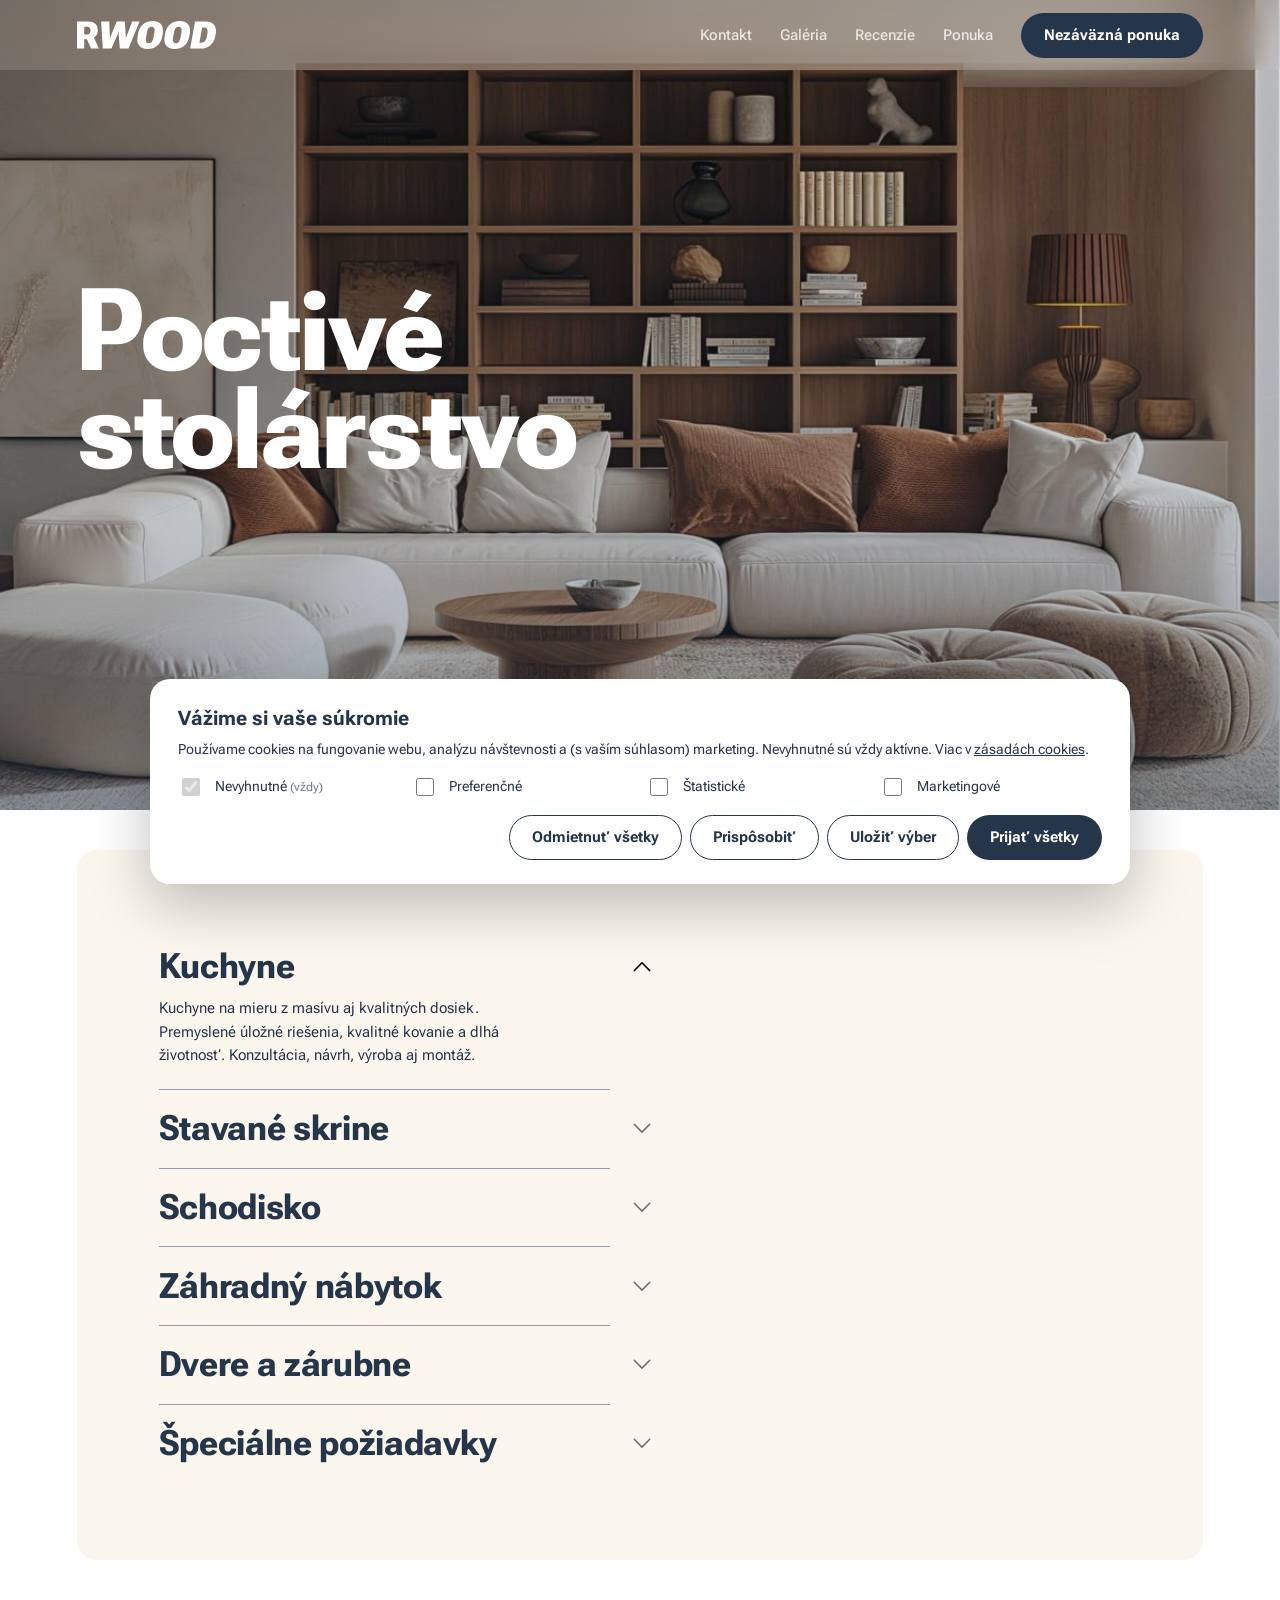
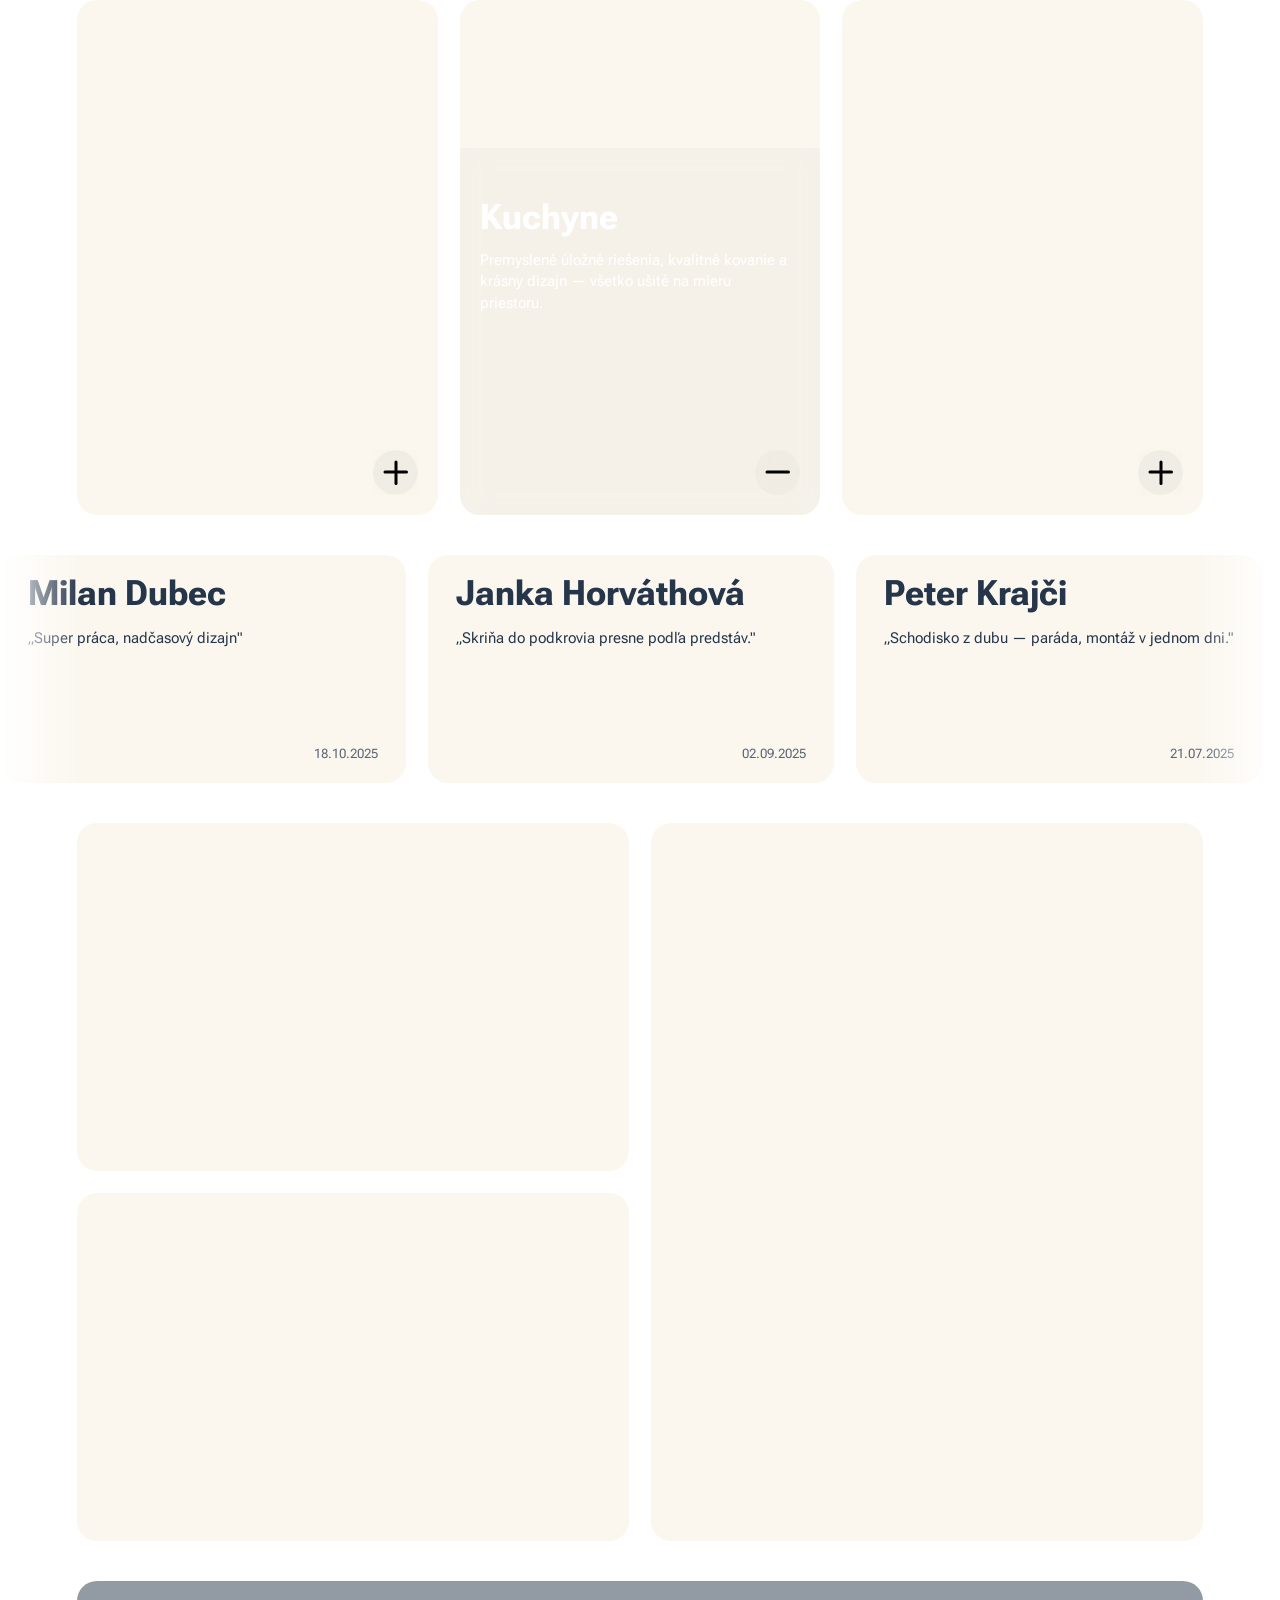
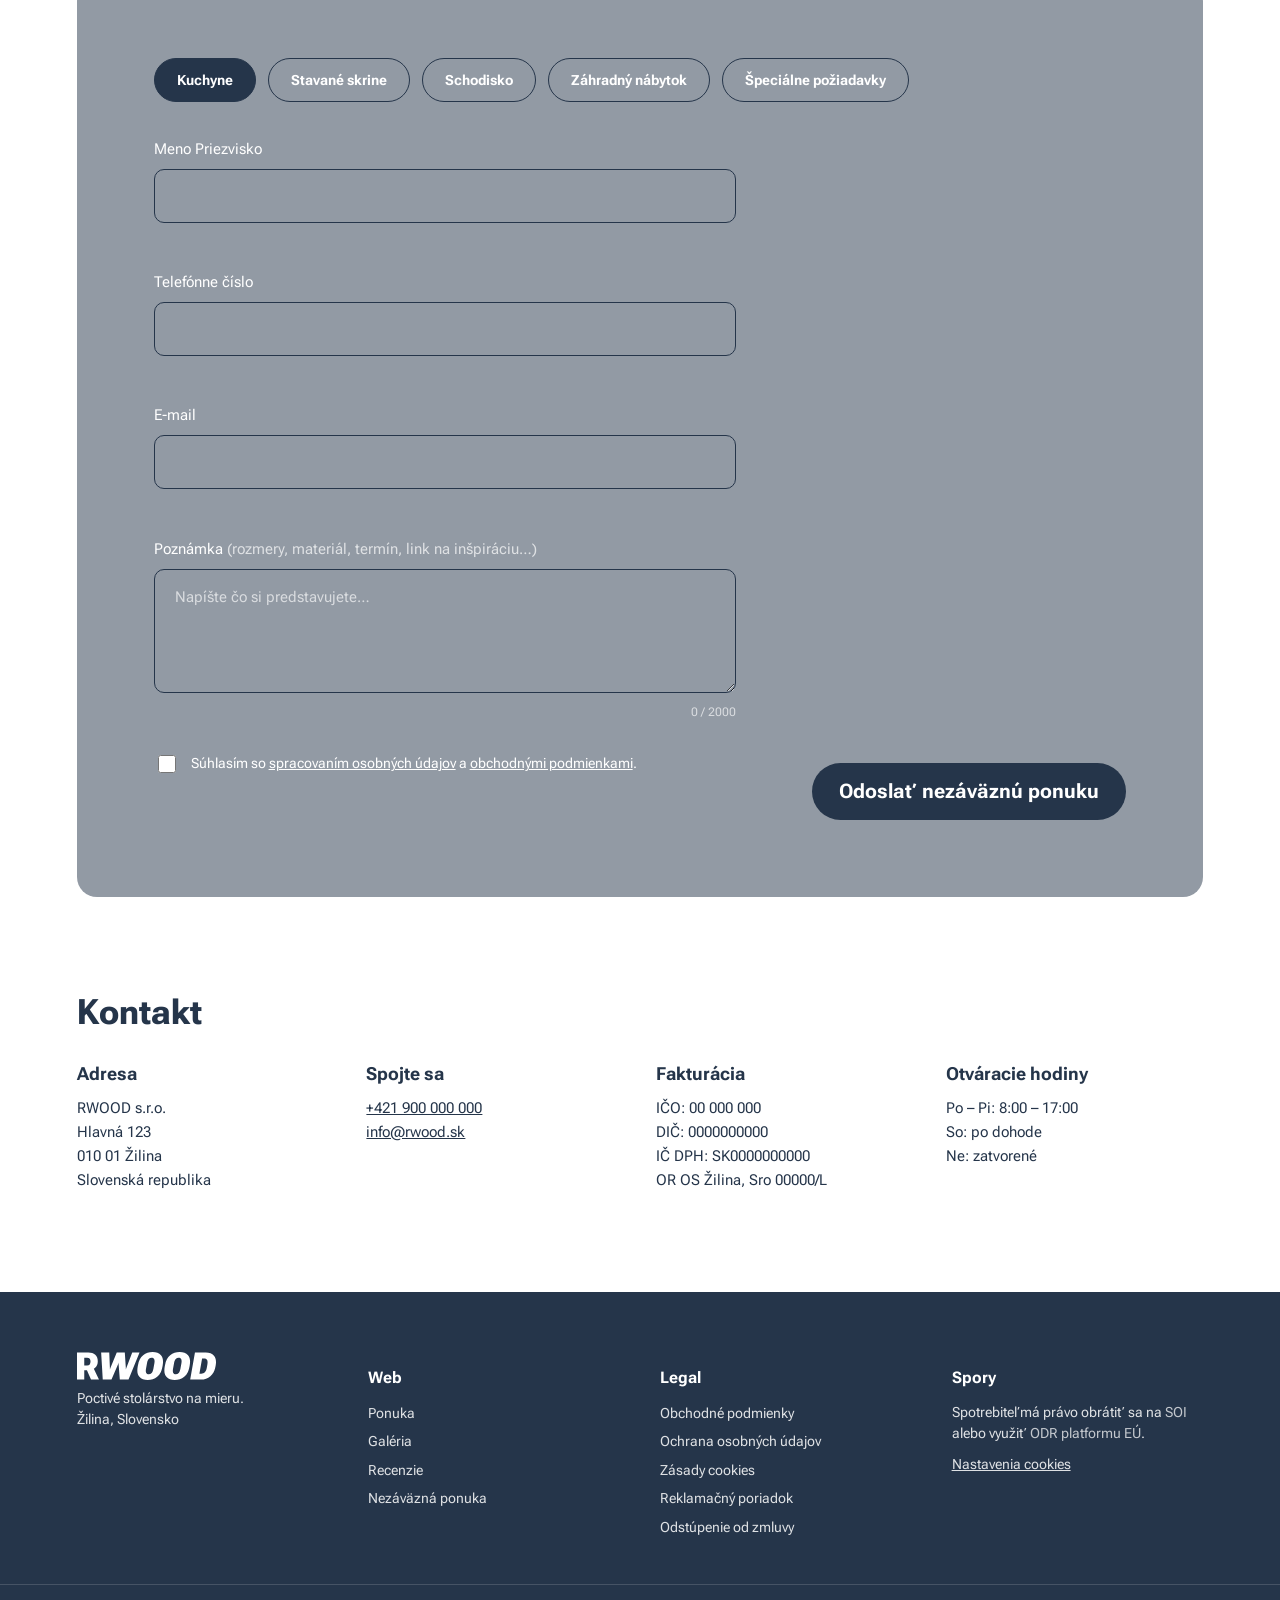
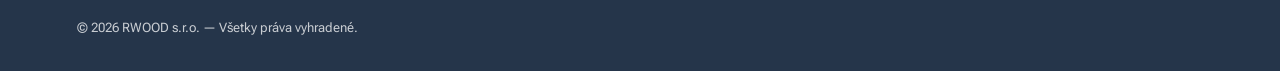
==== index.html @ 3710389f "Initial commit: RWOOD web — pixel-perfect Figma + legal pages - index.html with sticky frost-glass h" ====
<!DOCTYPE html>
<html lang="sk">
<head>
    <meta charset="UTF-8">
    <meta name="viewport" content="width=device-width, initial-scale=1.0">
    <meta name="description" content="RWOOD — Poctivé stolárstvo. Kuchyne, stavané skrine, schodiská, dvere a záhradný nábytok na mieru.">
    <meta name="theme-color" content="#25354a">
    <meta property="og:title" content="RWOOD — Poctivé stolárstvo">
    <meta property="og:description" content="Kuchyne, skrine, schodiská a nábytok na mieru.">
    <meta property="og:locale" content="sk_SK">
    <title>RWOOD — Poctivé stolárstvo</title>
    <link rel="preconnect" href="https://fonts.googleapis.com">
    <link rel="preconnect" href="https://fonts.gstatic.com" crossorigin>
    <link href="https://fonts.googleapis.com/css2?family=Roboto+Flex:opsz,wght@8..144,400;8..144,500;8..144,700&display=swap" rel="stylesheet">
    <link rel="stylesheet" href="css/style.css">
</head>
<body>

<!-- =================== HEADER (transparent over hero) =================== -->
<header class="site-header">
    <div class="header-bg" aria-hidden="true"></div>
    <div class="canvas">
        <a href="#" class="logo" aria-label="RWOOD">
            <img src="assets/logo.svg" alt="RWOOD" width="139" height="28">
        </a>
        <nav class="main-nav" aria-label="Hlavná navigácia">
            <a href="#kontakt">Kontakt</a>
            <a href="#galeria">Galéria</a>
            <a href="#recenzie">Recenzie</a>
            <a href="#ponuka">Ponuka</a>
        </nav>
        <a href="#formular" class="btn btn-primary">Nezáväzná ponuka</a>
        <button class="menu-toggle" aria-label="Menu" aria-expanded="false"><span></span><span></span><span></span></button>
    </div>
</header>

<!-- =================== HERO (1440 × 810) =================== -->
<section class="hero" id="domov">
    <div class="hero-img" role="img" aria-label="Drevený interiér"></div>
    <div class="canvas hero-canvas">
        <h1>Poctivé<br>stolárstvo</h1>
    </div>
</section>

<!-- =================== OFFER CARD (cream rounded panel) =================== -->
<section class="section section-offer" id="ponuka">
    <div class="canvas">
        <div class="offer-card">
            <div class="offer-list" id="offerList">
                <div class="offer-item is-open" data-key="kuchyne">
                    <button class="offer-head" type="button" aria-expanded="true">
                        <span class="offer-title">Kuchyne</span>
                        <img class="chev" src="assets/chev.svg" alt="" width="23" height="14">
                    </button>
                    <div class="offer-desc">
                        <p>Kuchyne na mieru z masívu aj kvalitných dosiek. Premyslené úložné riešenia, kvalitné kovanie a dlhá životnosť. Konzultácia, návrh, výroba aj montáž.</p>
                    </div>
                </div>
                <div class="offer-divider" aria-hidden="true"></div>

                <div class="offer-item" data-key="skrine">
                    <button class="offer-head" type="button" aria-expanded="false">
                        <span class="offer-title">Stavané skrine</span>
                        <img class="chev" src="assets/chev.svg" alt="" width="23" height="14">
                    </button>
                    <div class="offer-desc"><p>Skrine na mieru do akéhokoľvek priestoru — vstavané, posuvné, otváracie. Maximálne využitie miesta podľa rozmerov vašej miestnosti.</p></div>
                </div>
                <div class="offer-divider" aria-hidden="true"></div>

                <div class="offer-item" data-key="schodisko">
                    <button class="offer-head" type="button" aria-expanded="false">
                        <span class="offer-title">Schodisko</span>
                        <img class="chev" src="assets/chev.svg" alt="" width="23" height="14">
                    </button>
                    <div class="offer-desc"><p>Drevené schodiská — rovné, točité, samonosné. Z dubu, jaseňa, buku a iných drevín. Stabilné, krásne a vyrobené na desaťročia.</p></div>
                </div>
                <div class="offer-divider" aria-hidden="true"></div>

                <div class="offer-item" data-key="zahrada">
                    <button class="offer-head" type="button" aria-expanded="false">
                        <span class="offer-title">Záhradný nábytok</span>
                        <img class="chev" src="assets/chev.svg" alt="" width="23" height="14">
                    </button>
                    <div class="offer-desc"><p>Lavičky, stoly, pergoly, altánky. Z odolných drevín ošetrených proti vlhkosti a poveternosti pre dlhú životnosť v exteriéri.</p></div>
                </div>
                <div class="offer-divider" aria-hidden="true"></div>

                <div class="offer-item" data-key="dvere">
                    <button class="offer-head" type="button" aria-expanded="false">
                        <span class="offer-title">Dvere a zárubne</span>
                        <img class="chev" src="assets/chev.svg" alt="" width="23" height="14">
                    </button>
                    <div class="offer-desc"><p>Interiérové aj vstupné dvere, obložkové zárubne. Drevené, dyhované, lakované v ľubovoľnej farbe. Atypické rozmery žiadny problém.</p></div>
                </div>
                <div class="offer-divider" aria-hidden="true"></div>

                <div class="offer-item" data-key="special">
                    <button class="offer-head" type="button" aria-expanded="false">
                        <span class="offer-title">Špeciálne požiadavky</span>
                        <img class="chev" src="assets/chev.svg" alt="" width="23" height="14">
                    </button>
                    <div class="offer-desc"><p>Máte vlastný nápad alebo netradičnú požiadavku? Pošlite nám návrh, fotku alebo skicu — vymyslíme riešenie a dáme cenovú ponuku.</p></div>
                </div>
            </div>
            <div class="offer-image" aria-hidden="true">
                <div class="offer-image-layer is-active" data-key="kuchyne"   style="background-image:url('https://images.unsplash.com/photo-1556909114-f6e7ad7d3136?auto=format&fit=crop&w=1400&q=80')"></div>
                <div class="offer-image-layer"           data-key="skrine"    style="background-image:url('https://images.unsplash.com/photo-1631679706909-1844bbd07221?auto=format&fit=crop&w=1400&q=80')"></div>
                <div class="offer-image-layer"           data-key="schodisko" style="background-image:url('https://images.unsplash.com/photo-1503594384566-461fe158e797?auto=format&fit=crop&w=1400&q=80')"></div>
                <div class="offer-image-layer"           data-key="zahrada"   style="background-image:url('https://images.unsplash.com/photo-1600585154526-990dced4db0d?auto=format&fit=crop&w=1400&q=80')"></div>
                <div class="offer-image-layer"           data-key="dvere"     style="background-image:url('https://images.unsplash.com/photo-1558618666-fcd25c85cd64?auto=format&fit=crop&w=1400&q=80')"></div>
                <div class="offer-image-layer"           data-key="special"   style="background-image:url('https://images.unsplash.com/photo-1601057215954-43a2dfd2105e?auto=format&fit=crop&w=1400&q=80')"></div>
            </div>
        </div>
    </div>
</section>

<!-- =================== GALLERY 3 TILES (static images) =================== -->
<section class="section section-gallery" id="galeria">
    <div class="canvas">
        <div class="gallery">
            <!-- TILE 1: Stavané skrine -->
            <div class="gallery-tile" style="background-image:url('https://images.unsplash.com/photo-1631679706909-1844bbd07221?auto=format&fit=crop&w=1400&q=80')">
                <div class="feature-overlay">
                    <h3>Stavané skrine</h3>
                    <p>Maximálne využitie priestoru, posuvné aj otváracie dvere — vstavané do milimetra.</p>
                </div>
                <button class="gallery-toggle" type="button" aria-expanded="false" aria-label="Rozbaliť popis">
                    <span class="gallery-toggle-bg" aria-hidden="true"></span>
                    <img class="ico-plus"  src="assets/arrow1.svg" alt="" width="45" height="45">
                    <img class="ico-minus" src="assets/arrow2.svg" alt="" width="45" height="45">
                </button>
            </div>

            <!-- TILE 2 (middle, opens with overlay by default) -->
            <div class="gallery-tile is-open" style="background-image:url('https://images.unsplash.com/photo-1556909114-f6e7ad7d3136?auto=format&fit=crop&w=1400&q=80')">
                <div class="feature-overlay">
                    <h3>Kuchyne</h3>
                    <p>Premyslené úložné riešenia, kvalitné kovanie a krásny dizajn — všetko ušité na mieru priestoru.</p>
                </div>
                <button class="gallery-toggle" type="button" aria-expanded="true" aria-label="Skryť popis">
                    <span class="gallery-toggle-bg" aria-hidden="true"></span>
                    <img class="ico-plus"  src="assets/arrow1.svg" alt="" width="45" height="45">
                    <img class="ico-minus" src="assets/arrow2.svg" alt="" width="45" height="45">
                </button>
            </div>

            <!-- TILE 3: Schodisko -->
            <div class="gallery-tile" style="background-image:url('https://images.unsplash.com/photo-1503594384566-461fe158e797?auto=format&fit=crop&w=1400&q=80')">
                <div class="feature-overlay">
                    <h3>Schodisko</h3>
                    <p>Drevené schodiská — rovné, točité, samonosné. Z dubu, jaseňa či buku, vyrobené na desaťročia.</p>
                </div>
                <button class="gallery-toggle" type="button" aria-expanded="false" aria-label="Rozbaliť popis">
                    <span class="gallery-toggle-bg" aria-hidden="true"></span>
                    <img class="ico-plus"  src="assets/arrow1.svg" alt="" width="45" height="45">
                    <img class="ico-minus" src="assets/arrow2.svg" alt="" width="45" height="45">
                </button>
            </div>
        </div>
    </div>
</section>

<!-- =================== REVIEWS (auto-scroll right→left, infinite loop) =================== -->
<section class="section section-reviews" id="recenzie" aria-label="Recenzie">
    <div class="reviews-marquee">
        <div class="reviews-track">
            <!-- Track A: real cards -->
            <article class="review-card"><h3>Milan Dubec</h3><p class="quote">„Super práca, nadčasový dizajn"</p><time>18.10.2025</time></article>
            <article class="review-card"><h3>Janka Horváthová</h3><p class="quote">„Skriňa do podkrovia presne podľa predstáv."</p><time>02.09.2025</time></article>
            <article class="review-card"><h3>Peter Krajči</h3><p class="quote">„Schodisko z dubu — paráda, montáž v jednom dni."</p><time>21.07.2025</time></article>
            <article class="review-card"><h3>Mária Kováčová</h3><p class="quote">„Záhradný nábytok vydržal dve zimy bez ujmy."</p><time>14.05.2025</time></article>
            <article class="review-card"><h3>Ján Novotný</h3><p class="quote">„Kvalita, termín, komunikácia — všetko top."</p><time>02.03.2025</time></article>
            <article class="review-card"><h3>Andrea Šebová</h3><p class="quote">„Vstavané skrine v celom byte. Odporúčam!"</p><time>14.01.2025</time></article>
            <!-- Track B: duplicate for seamless loop (aria-hidden) -->
            <article class="review-card" aria-hidden="true"><h3>Milan Dubec</h3><p class="quote">„Super práca, nadčasový dizajn"</p><time>18.10.2025</time></article>
            <article class="review-card" aria-hidden="true"><h3>Janka Horváthová</h3><p class="quote">„Skriňa do podkrovia presne podľa predstáv."</p><time>02.09.2025</time></article>
            <article class="review-card" aria-hidden="true"><h3>Peter Krajči</h3><p class="quote">„Schodisko z dubu — paráda, montáž v jednom dni."</p><time>21.07.2025</time></article>
            <article class="review-card" aria-hidden="true"><h3>Mária Kováčová</h3><p class="quote">„Záhradný nábytok vydržal dve zimy bez ujmy."</p><time>14.05.2025</time></article>
            <article class="review-card" aria-hidden="true"><h3>Ján Novotný</h3><p class="quote">„Kvalita, termín, komunikácia — všetko top."</p><time>02.03.2025</time></article>
            <article class="review-card" aria-hidden="true"><h3>Andrea Šebová</h3><p class="quote">„Vstavané skrine v celom byte. Odporúčam!"</p><time>14.01.2025</time></article>
        </div>
    </div>
</section>

<!-- =================== IMAGE GRID (2 stacked + 1 large, ROTATING) =================== -->
<section class="section section-imggrid">
    <div class="canvas">
        <div class="imggrid">
            <div class="imggrid-col">
                <div class="imggrid-tile imggrid-half">
                    <div class="g-img g-img-1" style="background-image:url('https://images.unsplash.com/photo-1493663284031-b7e3aefcae8e?auto=format&fit=crop&w=1400&q=80')"></div>
                    <div class="g-img g-img-2" style="background-image:url('https://images.unsplash.com/photo-1567538096630-e0c55bd6374c?auto=format&fit=crop&w=1400&q=80')"></div>
                    <div class="g-img g-img-3" style="background-image:url('https://images.unsplash.com/photo-1556909195-da37e2f33b8c?auto=format&fit=crop&w=1400&q=80')"></div>
                </div>
                <div class="imggrid-tile imggrid-half">
                    <div class="g-img g-img-1" style="background-image:url('https://images.unsplash.com/photo-1556228720-195a672e8a03?auto=format&fit=crop&w=1400&q=80')"></div>
                    <div class="g-img g-img-2" style="background-image:url('https://images.unsplash.com/photo-1505693416388-ac5ce068fe85?auto=format&fit=crop&w=1400&q=80')"></div>
                    <div class="g-img g-img-3" style="background-image:url('https://images.unsplash.com/photo-1582582494705-f8ce0b0c24f0?auto=format&fit=crop&w=1400&q=80')"></div>
                </div>
            </div>
            <div class="imggrid-col">
                <div class="imggrid-tile imggrid-tall">
                    <div class="g-img g-img-1" style="background-image:url('https://images.unsplash.com/photo-1600210492486-724fe5c67fb0?auto=format&fit=crop&w=1600&q=80')"></div>
                    <div class="g-img g-img-2" style="background-image:url('https://images.unsplash.com/photo-1616486338812-3dadae4b4ace?auto=format&fit=crop&w=1600&q=80')"></div>
                    <div class="g-img g-img-3" style="background-image:url('https://images.unsplash.com/photo-1600585154526-990dced4db0d?auto=format&fit=crop&w=1600&q=80')"></div>
                </div>
            </div>
        </div>
    </div>
</section>

<!-- =================== FORM (grey rounded panel) =================== -->
<section class="section section-form" id="formular">
    <div class="canvas">
        <div class="form-card">
            <form class="contact-form" id="contactForm" novalidate>
                <fieldset class="chips">
                    <legend class="visually-hidden">Druh zákazky</legend>
                    <label class="chip"><input type="radio" name="kategoria" value="Kuchyne" checked><span>Kuchyne</span></label>
                    <label class="chip"><input type="radio" name="kategoria" value="Stavané skrine"><span>Stavané skrine</span></label>
                    <label class="chip"><input type="radio" name="kategoria" value="Schodisko"><span>Schodisko</span></label>
                    <label class="chip"><input type="radio" name="kategoria" value="Záhradný nábytok"><span>Záhradný nábytok</span></label>
                    <label class="chip"><input type="radio" name="kategoria" value="Špeciálne požiadavky"><span>Špeciálne požiadavky</span></label>
                </fieldset>

                <div class="field">
                    <label for="meno">Meno Priezvisko</label>
                    <input type="text" id="meno" name="meno" required autocomplete="name" minlength="2" maxlength="80">
                    <small class="error" id="err-meno"></small>
                </div>

                <div class="field">
                    <label for="telefon">Telefónne číslo</label>
                    <input type="tel" id="telefon" name="telefon" required autocomplete="tel" pattern="^[+0-9 ()\-]{9,20}$">
                    <small class="error" id="err-telefon"></small>
                </div>

                <div class="field">
                    <label for="email">E-mail</label>
                    <input type="email" id="email" name="email" required autocomplete="email">
                    <small class="error" id="err-email"></small>
                </div>

                <div class="field">
                    <label for="poznamka">Poznámka <span class="optional">(rozmery, materiál, termín, link na inšpiráciu…)</span></label>
                    <textarea id="poznamka" name="poznamka" rows="4" maxlength="2000" placeholder="Napíšte čo si predstavujete…"></textarea>
                    <small class="hint" id="cnt-poznamka">0 / 2000</small>
                </div>

                <div class="form-consent">
                    <label class="check">
                        <input type="checkbox" id="suhlas" name="suhlas" required>
                        <span>Súhlasím so <a href="legal/ochrana-osobnych-udajov.html" target="_blank" rel="noopener">spracovaním osobných údajov</a> a <a href="legal/obchodne-podmienky.html" target="_blank" rel="noopener">obchodnými podmienkami</a>.</span>
                    </label>
                    <small class="error" id="err-suhlas"></small>
                </div>

                <!-- honeypot -->
                <div class="hp" aria-hidden="true">
                    <label for="website">Website</label>
                    <input type="text" id="website" name="website" tabindex="-1" autocomplete="off">
                </div>

                <p class="form-status" id="formStatus" role="status" aria-live="polite"></p>

                <button type="submit" class="btn btn-primary btn-submit">Odoslať nezáväznú ponuku</button>
            </form>
        </div>
    </div>
</section>

<!-- =================== KONTAKT =================== -->
<section class="section section-contact" id="kontakt">
    <div class="canvas">
        <h2 class="section-title">Kontakt</h2>
        <div class="contact-grid">
            <div>
                <h3>Adresa</h3>
                <p>RWOOD s.r.o.<br>Hlavná 123<br>010 01 Žilina<br>Slovenská republika</p>
            </div>
            <div>
                <h3>Spojte sa</h3>
                <p><a href="tel:+421900000000">+421 900 000 000</a><br><a href="mailto:info@rwood.sk">info@rwood.sk</a></p>
            </div>
            <div>
                <h3>Fakturácia</h3>
                <p>IČO: 00 000 000<br>DIČ: 0000000000<br>IČ DPH: SK0000000000<br>OR OS Žilina, Sro 00000/L</p>
            </div>
            <div>
                <h3>Otváracie hodiny</h3>
                <p>Po – Pi: 8:00 – 17:00<br>So: po dohode<br>Ne: zatvorené</p>
            </div>
        </div>
    </div>
</section>

<!-- =================== FOOTER =================== -->
<footer class="site-footer">
    <div class="canvas footer-inner">
        <div class="footer-col">
            <img src="assets/logo.svg" alt="RWOOD" width="139" height="28" class="footer-logo">
            <p>Poctivé stolárstvo na mieru.<br>Žilina, Slovensko</p>
        </div>
        <div class="footer-col">
            <h4>Web</h4>
            <ul>
                <li><a href="#ponuka">Ponuka</a></li>
                <li><a href="#galeria">Galéria</a></li>
                <li><a href="#recenzie">Recenzie</a></li>
                <li><a href="#formular">Nezáväzná ponuka</a></li>
            </ul>
        </div>
        <div class="footer-col">
            <h4>Legal</h4>
            <ul>
                <li><a href="legal/obchodne-podmienky.html">Obchodné podmienky</a></li>
                <li><a href="legal/ochrana-osobnych-udajov.html">Ochrana osobných údajov</a></li>
                <li><a href="legal/cookies.html">Zásady cookies</a></li>
                <li><a href="legal/reklamacny-poriadok.html">Reklamačný poriadok</a></li>
                <li><a href="legal/odstupenie-od-zmluvy.html">Odstúpenie od zmluvy</a></li>
            </ul>
        </div>
        <div class="footer-col">
            <h4>Spory</h4>
            <p>Spotrebiteľ má právo obrátiť sa na <a href="https://www.soi.sk" target="_blank" rel="noopener">SOI</a> alebo využiť <a href="https://ec.europa.eu/consumers/odr" target="_blank" rel="noopener">ODR platformu EÚ</a>.</p>
            <p><button type="button" class="link-btn" id="openCookieSettings">Nastavenia cookies</button></p>
        </div>
    </div>
    <div class="canvas footer-bottom">
        <p>&copy; <span id="year"></span> RWOOD s.r.o. — Všetky práva vyhradené.</p>
    </div>
</footer>

<!-- =================== COOKIE BANNER =================== -->
<div class="cookie-banner" id="cookieBanner" role="dialog" aria-labelledby="cookieTitle" aria-describedby="cookieDesc" hidden>
    <div class="cookie-inner">
        <div class="cookie-text">
            <h2 id="cookieTitle">Vážime si vaše súkromie</h2>
            <p id="cookieDesc">Používame cookies na fungovanie webu, analýzu návštevnosti a (s vaším súhlasom) marketing. Nevyhnutné sú vždy aktívne. Viac v <a href="legal/cookies.html">zásadách cookies</a>.</p>
        </div>
        <div class="cookie-options" id="cookieOptions" hidden>
            <label class="check"><input type="checkbox" checked disabled> <span>Nevyhnutné <small>(vždy)</small></span></label>
            <label class="check"><input type="checkbox" id="ckPref"> <span>Preferenčné</span></label>
            <label class="check"><input type="checkbox" id="ckStat"> <span>Štatistické</span></label>
            <label class="check"><input type="checkbox" id="ckMark"> <span>Marketingové</span></label>
        </div>
        <div class="cookie-actions">
            <button type="button" class="btn btn-ghost" id="cookieReject">Odmietnuť všetky</button>
            <button type="button" class="btn btn-ghost" id="cookieCustomize">Prispôsobiť</button>
            <button type="button" class="btn btn-ghost" id="cookieSave" hidden>Uložiť výber</button>
            <button type="button" class="btn btn-primary" id="cookieAccept">Prijať všetky</button>
        </div>
    </div>
</div>

<script src="js/app.js"></script>
</body>
</html>
---- css/style.css ----
/* ==========================================================================
   RWOOD — pixel-perfect to Figma (node 1:2, canvas 1440 × 4128)
   Brand: navy #25354A · cream #FBF7EF · grey #929AA4 · grey-soft rgba(217,217,217,.2)
   Type:  Roboto Flex (Bold 700, Medium 500, Regular 400)
   Radius: 20 (panels) · 200 (pills) · 10 (form fields)
   ========================================================================== */

:root {
    --navy:    #25354A;
    --cream:   #FBF7EF;
    --grey:    #929AA4;
    --grey-soft: rgba(217, 217, 217, 0.2);
    --white:   #ffffff;
    --text:    #25354A;
    --error:   #FFD6D6;

    --radius:  20px;
    --radius-md: 12px;
    --radius-sm: 10px;
    --radius-pill: 200px;

    --font:    'Roboto Flex', system-ui, -apple-system, Segoe UI, Roboto, sans-serif;
    --canvas-w: 1440px;
    --inner-pad: clamp(20px, 6vw, 89px);          /* Figma 89px on desktop, ≤20 mobile */

    /* Typographic scale — fluid clamp(mobile, viewport, desktop) */
    --fs-hero:    clamp(48px, 9vw, 116px);        /* H1 hero — Figma 116px */
    --fs-title:   clamp(28px, 4.4vw, 35px);       /* H2/H3 section titles — Figma 35px */
    --fs-h4:      clamp(16px, 1.4vw, 18px);
    --fs-body:    15px;
    --fs-small:   13px;
    --fs-cta-lg:  clamp(16px, 1.6vw, 19.76px);    /* "Odoslať nezáväznú ponuku" — Figma 19.76px */

    /* Spacing rhythm (8-pt scale) */
    --sp-1: 4px;
    --sp-2: 8px;
    --sp-3: 12px;
    --sp-4: 16px;
    --sp-5: 24px;
    --sp-6: 32px;
    --sp-7: 40px;
    --sp-8: 60px;
    --sp-9: 80px;
    --section-gap: clamp(32px, 5vw, 40px);
}

* , *::before, *::after { box-sizing: border-box; }
html { scroll-behavior: smooth; -webkit-text-size-adjust: 100%; }
body {
    margin: 0;
    background: var(--white);
    color: var(--text);
    font-family: var(--font);
    font-size: 15px;
    line-height: 1.5;
    -webkit-font-smoothing: antialiased;
    text-rendering: optimizeLegibility;
}
img, svg { max-width: 100%; display: block; }
button { font: inherit; cursor: pointer; }
a { color: inherit; }

.visually-hidden { position: absolute !important; width: 1px; height: 1px; padding: 0; margin: -1px; overflow: hidden; clip: rect(0,0,0,0); white-space: nowrap; border: 0; }

/* shared 1440 canvas — left/right padding so content lives in the 1262 visual band */
.canvas {
    max-width: var(--canvas-w);
    margin: 0 auto;
    padding: 0 var(--inner-pad);
}

/* Buttons (pill, Roboto Flex Bold) — color-only hover, no movement */
.btn {
    display: inline-flex;
    align-items: center;
    justify-content: center;
    min-height: 44px;             /* a11y tap target */
    padding: 14px 22px;
    border-radius: var(--radius-pill);
    font-weight: 700;
    font-size: 15px;
    line-height: 1;
    border: 1px solid transparent;
    text-decoration: none;
    transition: background .25s ease, border-color .25s ease, color .25s ease;
    white-space: nowrap;
    -webkit-tap-highlight-color: transparent;
}
.btn-primary { background: var(--navy); color: var(--white); }
.btn-primary:hover { background: #324760; }                /* len jemný posun farby — žiadny lift */
.btn-primary:active { background: #1c2a3c; }
.btn-ghost { background: transparent; color: var(--navy); border-color: var(--navy); }
.btn-ghost:hover { background: var(--navy); color: var(--white); }
.btn-lg { min-height: 52px; padding: 18px 26px; font-size: 17px; }
.link-btn { background: none; border: 0; padding: 0; color: inherit; text-decoration: underline; cursor: pointer; font: inherit; }

/* ===============================================================
   HEADER — sticky, transparent over hero with subtle blur
   Figma: 1440×70 with #d9d9d9 @ 20%, logo x:109 y:21, nav x:783..1070, CTA x:1154 y:14
   =============================================================== */
.site-header {
    position: sticky;
    top: 0;
    height: 70px;
    z-index: 100;
    margin-bottom: -70px;       /* hero starts at y:0 under header */
}
.header-bg {
    position: absolute; inset: 0;
    background: var(--grey-soft);
    backdrop-filter: blur(14px) saturate(140%);
    -webkit-backdrop-filter: blur(14px) saturate(140%);
    z-index: 0;
}
/* Always frost-glass — no navy override on scroll */
.site-header .canvas {
    position: relative; z-index: 1;
    height: 70px;
    display: flex;
    align-items: center;
    gap: 0;
}
.logo { display: inline-block; line-height: 0; }
.logo img { width: 139px; height: 28px; filter: brightness(0) invert(1); transition: opacity .2s ease; }
.logo:hover img { opacity: .85; }

.main-nav {
    margin-left: auto;
    display: flex;
    align-items: center;
    gap: 28px;
    margin-right: 28px;
}
.main-nav a {
    color: rgba(255, 255, 255, .78);             /* tlmený biely odtieň */
    text-decoration: none;
    font-weight: 500;
    font-size: 15px;
    line-height: 1;
    padding: 8px 0;
    transition: color .2s ease, transform .2s ease;
    white-space: nowrap;
}
.main-nav a:hover,
.main-nav a:focus-visible {
    color: var(--white);                         /* len odtieň: tlmené → plné biele */
    transform: translateY(-1px);                 /* jemné nadvyhnutie */
}

.menu-toggle { display: none; background: none; border: 0; width: 36px; height: 36px; margin-left: auto; }
.menu-toggle span { display: block; height: 2px; background: var(--white); margin: 6px 0; transition: transform .2s ease, opacity .2s ease; }
.menu-toggle[aria-expanded="true"] span:nth-child(1) { transform: translateY(8px) rotate(45deg); }
.menu-toggle[aria-expanded="true"] span:nth-child(2) { opacity: 0; }
.menu-toggle[aria-expanded="true"] span:nth-child(3) { transform: translateY(-8px) rotate(-45deg); }

/* ===============================================================
   HERO — 1440 × 810, headline at x:109 y:317
   =============================================================== */
.hero {
    position: relative;
    height: 810px;
    overflow: hidden;
    isolation: isolate;
}
.hero-img {
    position: absolute; inset: 0; z-index: -1;
    background: linear-gradient(180deg, rgba(37,53,74,0.15) 0%, rgba(37,53,74,0.25) 60%, rgba(37,53,74,0.5) 100%),
                url('../assets/hero.png') center/cover no-repeat;
}
.hero-canvas {
    position: relative;
    height: 100%;
    display: flex;
    align-items: flex-start;
}
.hero h1 {
    margin: clamp(140px, 22vw, 317px) 0 0;
    font-weight: 700;
    font-size: var(--fs-hero);
    line-height: 0.85;
    color: var(--white);
    letter-spacing: -0.01em;
    max-width: 720px;
}

/* ===============================================================
   OFFER CARD — cream panel 1262×710, accordion + image right
   Figma: card x:88 y:850 size 1262×710. Inner content x:171 y:974 (so left pad ~83px from card edge)
   =============================================================== */
.section { padding: 0; }
.section + .section { margin-top: 40px; }
.section-offer { margin-top: 40px; }

.offer-card {
    display: grid;
    grid-template-columns: 632px 1fr;
    background: var(--cream);
    border-radius: var(--radius);
    overflow: hidden;
    height: 710px;                    /* FIXED — no jumping when accordion toggles */
}
.offer-list {
    padding: 100px 50px 100px 82px;
    display: flex;
    flex-direction: column;
    justify-content: space-between;   /* items distributed evenly within fixed height */
    gap: 0;
    height: 100%;
    overflow: hidden;
}
.offer-item {
    padding: 0;
    flex: 0 0 auto;
}
.offer-head {
    width: 100%;
    background: none; border: 0; padding: 0;
    display: flex;
    align-items: center;
    justify-content: space-between;
    cursor: pointer;
    text-align: left;
    color: var(--navy);
}
/* No focus outline pill — rely on chevron + description for active state */
.offer-head:focus { outline: none; }
.offer-head:focus-visible {
    outline: none;
    /* Subtle navy left-edge indicator only on keyboard nav */
    box-shadow: -16px 0 0 -14px var(--navy);
}
.offer-title {
    font-weight: 700;
    font-size: var(--fs-title);
    line-height: 0.95;
    color: var(--navy);                        /* all items same navy color */
    letter-spacing: -0.01em;
    transition: color .2s ease;
}
/* Hover: subtle tint shift only — no movement, no nudge */
.offer-item:not(.is-open):hover .offer-title {
    color: #4b6079;                            /* slightly lighter navy on hover */
}
.chev {
    width: 18px; height: auto;
    color: var(--navy);
    opacity: .55;
    transition: transform .35s cubic-bezier(0.4, 0, 0.2, 1),
                opacity .25s ease;
    flex-shrink: 0;
    margin-right: 8px;
}
.offer-item:hover .chev { opacity: .9; }
.offer-item.is-open .chev { transform: rotate(180deg); opacity: 1; }

/* Smooth height animation using grid-template-rows trick (0fr → 1fr) — Apple timing */
.offer-desc {
    display: grid;
    grid-template-rows: 0fr;
    opacity: 0;
    transition: grid-template-rows .35s cubic-bezier(0.4, 0, 0.2, 1),
                opacity .25s ease .05s,
                padding-top .35s cubic-bezier(0.4, 0, 0.2, 1);
    color: var(--navy);
    font-size: 15px;
    line-height: 1.55;
    max-width: 396px;
    padding-top: 0;
}
.offer-desc > p { overflow: hidden; margin: 0; min-height: 0; }
.offer-item.is-open .offer-desc {
    grid-template-rows: 1fr;
    padding-top: 14px;
    opacity: 1;
    transition: grid-template-rows .35s cubic-bezier(0.4, 0, 0.2, 1),
                opacity .25s ease .15s,
                padding-top .35s cubic-bezier(0.4, 0, 0.2, 1);
}

.offer-divider {
    height: 1px;
    background: var(--grey);
    width: 451px;
    max-width: 100%;
    flex: 0 0 1px;
}

/* Right-side image stage — 6 stacked layers, one per service.
   Apple-style snappy crossfade (~350ms) with subtle Ken-Burns zoom. */
.offer-image {
    position: relative;
    height: 710px;
    overflow: hidden;
    background: var(--cream);
}
.offer-image-layer {
    position: absolute;
    inset: 0;
    background-size: cover;
    background-position: center;
    opacity: 0;
    transform: scale(1.04);
    transition: opacity .35s cubic-bezier(0.4, 0, 0.2, 1),
                transform .7s cubic-bezier(0.4, 0, 0.2, 1);
    will-change: opacity, transform;
    pointer-events: none;
}
.offer-image-layer.is-active {
    opacity: 1;
    transform: scale(1.0);
    pointer-events: auto;
}

/* ===============================================================
   GALLERY — 3 tiles 406×515, middle has overlay panel + arrow circles
   Figma: tile1 x:89, tile2 x:517, tile3 x:945, y:1600
   overlay at x:517 y:1748 size 406×367 — text x:537 y:1802 "Kuchyne"
   arrows at x:430,858,1285 y:2050 size 45 — these sit ON THE TILE EDGE (right corner)
   =============================================================== */
.section-gallery { margin-top: 40px; }
.gallery {
    display: grid;
    grid-template-columns: repeat(3, 1fr);
    gap: 22px;     /* 517-89-406 = 22 */
}
.gallery-tile {
    position: relative;
    height: 515px;
    background: var(--cream) center/cover no-repeat;
    border-radius: var(--radius);
    overflow: hidden;
}

/* Milky frosted overlay panel — Figma: 406×367 at bottom of tile (y:1748 in 1600+515 box)
   Animation: circular clip-path reveal from + button corner (right:20 bottom:20, r:22.5)
   Closed: tiny circle behind the button (invisible since button sits over it)
   Open:   large circle covering the whole overlay area
*/
.feature-overlay {
    position: absolute;
    left: 0; right: 0; bottom: 0;
    height: 367px;
    z-index: 2;                          /* above slideshow image layers */
    background: var(--grey-soft);
    backdrop-filter: blur(14px) saturate(140%);
    -webkit-backdrop-filter: blur(14px) saturate(140%);
    padding: 54px 30px 30px 20px;        /* h3 at y:1802 = 54 from overlay top */
    color: var(--white);
    clip-path: circle(22px at calc(100% - 42.5px) calc(100% - 42.5px));
    -webkit-clip-path: circle(22px at calc(100% - 42.5px) calc(100% - 42.5px));
    transition: clip-path .55s cubic-bezier(.2,.8,.2,1),
                -webkit-clip-path .55s cubic-bezier(.2,.8,.2,1);
    will-change: clip-path;
    opacity: 1;
}
.gallery-tile.is-open .feature-overlay {
    clip-path: circle(135% at calc(100% - 42.5px) calc(100% - 42.5px));
    -webkit-clip-path: circle(135% at calc(100% - 42.5px) calc(100% - 42.5px));
}
.feature-overlay h3 {
    margin: 0 0 16px;
    font-weight: 700;
    font-size: var(--fs-title);
    line-height: 0.9;
}
.feature-overlay p {
    margin: 0;
    font-size: var(--fs-body);
    line-height: 1.45;
    max-width: 366px;
}

/* Toggle button (+/-) on each tile — Figma 45×45 at bottom-right
   IMPORTANT: backdrop-filter on a circle-radius element produces a square
   bounding-box artefact in Chromium. The fix is to put backdrop-filter on a
   CHILD (.gallery-toggle-bg) and rely on the parent's `overflow: hidden +
   border-radius: 50%` to clip it perfectly to a circle.  */
.gallery-toggle {
    position: absolute;
    right: 20px;
    bottom: 20px;
    width: 45px; height: 45px;
    border-radius: 50%;
    border: 0;
    padding: 0;
    margin: 0;
    cursor: pointer;
    z-index: 3;
    background: transparent;                     /* NO background here */
    color: var(--white);
    transition: transform .25s ease;
    display: grid; place-items: center;
    overflow: hidden;                            /* clips the bg pseudo to circle */
    isolation: isolate;
    -webkit-tap-highlight-color: transparent;
    appearance: none;
    -webkit-appearance: none;
}
/* Frost-glass background — inside the clipped circle */
.gallery-toggle .gallery-toggle-bg {
    position: absolute;
    inset: 0;
    z-index: -1;
    background: rgba(217, 217, 217, 0.22);
    backdrop-filter: blur(14px) saturate(140%);
    -webkit-backdrop-filter: blur(14px) saturate(140%);
    transition: background .25s ease;
}
.gallery-toggle:focus, .gallery-toggle:focus-visible,
.gallery-toggle:active, .gallery-toggle:hover { outline: none; border: 0; }
.gallery-toggle:hover .gallery-toggle-bg { background: rgba(255,255,255,.28); }
.gallery-toggle:focus-visible {
    box-shadow: 0 0 0 2px rgba(255,255,255,.65);
}

.gallery-toggle img {
    width: 45px; height: 45px;
    grid-area: 1 / 1;
    transition: opacity .25s ease, transform .3s cubic-bezier(0.4,0,0.2,1);
    pointer-events: none;
}
.gallery-toggle .ico-minus { opacity: 0; transform: rotate(-90deg); }
.gallery-tile.is-open .gallery-toggle .ico-plus  { opacity: 0; transform: rotate(90deg); }
.gallery-tile.is-open .gallery-toggle .ico-minus { opacity: 1; transform: rotate(0); }

/* ===============================================================
   REVIEWS — auto-scroll marquee right→left, infinite loop
   Track contains real cards + duplicate (aria-hidden) for seamless wrap.
   Figma: cards 406×228, gap 22px → one half = 6 cards × 428 = 2568px
   =============================================================== */
.section-reviews {
    margin-top: 40px;
    overflow: hidden;
    /* fade edges so cards softly enter/leave */
    -webkit-mask-image: linear-gradient(90deg, transparent 0, #000 80px, #000 calc(100% - 80px), transparent 100%);
            mask-image: linear-gradient(90deg, transparent 0, #000 80px, #000 calc(100% - 80px), transparent 100%);
}
.reviews-marquee {
    overflow: hidden;
}
.reviews-track {
    display: flex;
    gap: 22px;
    width: max-content;
    animation: marquee 60s linear infinite;
    will-change: transform;
}
.reviews-marquee:hover .reviews-track,
.reviews-track:focus-within { animation-play-state: paused; }

@keyframes marquee {
    from { transform: translateX(0); }
    to   { transform: translateX(calc(-50% - 11px)); }   /* 50% of doubled track + half-gap */
}

.review-card {
    flex: 0 0 406px;
    width: 406px;
    height: 228px;
    background: var(--cream);
    border-radius: var(--radius);
    padding: 23px 28px;
    color: var(--navy);
    display: flex;
    flex-direction: column;
}
.review-card h3 {
    margin: 0 0 18px;
    font-weight: 700;
    font-size: var(--fs-title);
    line-height: 0.9;
}
.review-card .quote {
    margin: 0;
    font-size: var(--fs-body);
    line-height: 1.45;
    flex: 1;
}
.review-card time {
    align-self: flex-end;
    font-size: var(--fs-small);
    line-height: 1;
    opacity: .75;
}

/* ===============================================================
   IMAGE GRID — 2 stacked on left + 1 tall on right (with rotating slideshow)
   Figma: left col x:89 size 619×348 y:2413 and y:2783
          right col x:731 size 620×718 y:2413
   =============================================================== */
.section-imggrid { margin-top: 40px; }
.imggrid {
    display: grid;
    grid-template-columns: 619fr 620fr;
    gap: 22px;
}
.imggrid-col { display: flex; flex-direction: column; gap: 22px; }
.imggrid-tile {
    position: relative;
    background: var(--cream);
    border-radius: var(--radius);
    overflow: hidden;
}
.imggrid-half { height: 348px; }
.imggrid-tall { height: 718px; }

/* Slideshow inside each imggrid-tile — 3 layers crossfade in an 18s cycle.
   Each image visible ~5s, fade 1s. */
.imggrid-tile .g-img {
    position: absolute;
    inset: 0;
    background-size: cover;
    background-position: center;
    opacity: 0;
    animation: gallerySlideshow 18s infinite ease-in-out;
    pointer-events: none;
}

@keyframes gallerySlideshow {
    0%     { opacity: 0; }
    5.56%  { opacity: 1; }   /* 1s fade in */
    27.78% { opacity: 1; }   /* visible 1s → 5s */
    33.33% { opacity: 0; }   /* 1s fade out, gone by 6s */
    100%   { opacity: 0; }
}

/* Within EACH tile: 3 layers staggered every 6s of the 18s cycle */
.imggrid-tile .g-img-1 { animation-delay: -1s; }
.imggrid-tile .g-img-2 { animation-delay:  5s; }
.imggrid-tile .g-img-3 { animation-delay: 11s; }

/* Stagger across the 3 tiles so they don't swap in unison */
.imggrid-col:nth-child(1) .imggrid-tile:nth-child(1) .g-img-1 { animation-delay: -1s; }
.imggrid-col:nth-child(1) .imggrid-tile:nth-child(1) .g-img-2 { animation-delay:  5s; }
.imggrid-col:nth-child(1) .imggrid-tile:nth-child(1) .g-img-3 { animation-delay: 11s; }

.imggrid-col:nth-child(1) .imggrid-tile:nth-child(2) .g-img-1 { animation-delay: -3s; }
.imggrid-col:nth-child(1) .imggrid-tile:nth-child(2) .g-img-2 { animation-delay:  3s; }
.imggrid-col:nth-child(1) .imggrid-tile:nth-child(2) .g-img-3 { animation-delay:  9s; }

.imggrid-col:nth-child(2) .imggrid-tile:nth-child(1) .g-img-1 { animation-delay: -5s; }
.imggrid-col:nth-child(2) .imggrid-tile:nth-child(1) .g-img-2 { animation-delay:  1s; }
.imggrid-col:nth-child(2) .imggrid-tile:nth-child(1) .g-img-3 { animation-delay:  7s; }

/* ===============================================================
   FORM PANEL — grey rounded panel 1262×710
   Figma: card y:3171, chips y:3261 (inside x:126..705),
   inputs y:3372, 3488, 3590 size 582×59
   submit at x:1025 y:3795 size 306×53
   =============================================================== */
.section-form { margin-top: var(--section-gap); padding-bottom: var(--sp-8); }
.form-card {
    position: relative;
    background: var(--grey);
    border-radius: var(--radius);
    padding: clamp(40px, 6vw, 90px) clamp(28px, 6vw, 89px) clamp(40px, 6vw, 89px);
    color: var(--white);
    min-height: 710px;
}
.chips {
    border: 0; padding: 0; margin: 0 0 var(--sp-7);
    display: flex;
    flex-wrap: wrap;
    gap: 12px;
}
.chip { cursor: pointer; }
.chip input { position: absolute; opacity: 0; pointer-events: none; }
.chip span {
    display: inline-flex;
    align-items: center;
    min-height: 44px;
    padding: 0 22px;
    border-radius: var(--radius-pill);
    background: rgba(255,255,255,0);
    border: 1px solid var(--navy);
    color: var(--white);
    font-weight: 700;
    font-size: 14px;
    line-height: 1;
    transition: background .2s ease, transform .15s ease, border-color .2s ease;
}
.chip input:checked + span { background: var(--navy); border-color: var(--navy); }
.chip input:focus-visible + span { outline: 2px solid var(--cream); outline-offset: 2px; }
.chip:hover span { background: rgba(255,255,255,.06); transform: translateY(-1px); }

.field { margin-bottom: var(--sp-6); max-width: 582px; }
.field label {
    display: block;
    font-size: var(--fs-body);
    color: var(--white);
    margin-bottom: var(--sp-3);
    line-height: 1;
}
.field input,
.field textarea {
    width: 100%;
    min-height: 54px;
    background: rgba(255,255,255,0);
    border: 1px solid var(--navy);
    border-radius: var(--radius-sm);
    padding: 16px 20px;
    color: var(--white);
    font-family: inherit;
    font-size: var(--fs-body);
    transition: border-color .2s, background .2s;
}
.field input::placeholder, .field textarea::placeholder { color: rgba(255,255,255,.65); }
.field input:focus, .field textarea:focus { outline: none; border-color: var(--cream); background: rgba(37,53,74,.35); }
.field input[aria-invalid="true"], .field textarea[aria-invalid="true"] { border-color: #FFB0B0; background: rgba(192,48,48,.18); }
.field textarea {
    min-height: 120px;
    padding: 16px 20px;
    resize: vertical;
    line-height: 1.5;
    font-family: inherit;
}
.field .optional { opacity: .7; font-weight: 400; }
.error { display: block; min-height: 1.1em; color: var(--error); font-size: var(--fs-small); margin-top: 6px; }
.hint { display: block; text-align: right; color: rgba(255,255,255,.65); font-size: 12px; margin-top: 4px; }

.form-consent { max-width: 582px; margin: var(--sp-2) 0 var(--sp-5); }
.check { display: flex; align-items: flex-start; gap: var(--sp-3); cursor: pointer; }
.check input { width: 18px; height: 18px; margin-top: 2px; accent-color: var(--navy); flex-shrink: 0; }
.check span { font-size: 14px; line-height: 1.45; }
.check a { color: var(--white); text-decoration: underline; }

.hp { position: absolute; left: -10000px; width: 1px; height: 1px; overflow: hidden; }

.btn-submit {
    position: absolute;
    right: clamp(28px, 6vw, 89px);
    bottom: clamp(40px, 6vw, 89px);
    min-height: 52px;
    padding: 18px 26px;
    font-size: var(--fs-cta-lg);
}
.form-status { font-weight: 500; }
.form-status.ok { color: #C8EFD2; }
.form-status.err { color: #FFD6D6; }

/* ===============================================================
   KONTAKT (light section below grey form, in Figma not present but added)
   =============================================================== */
.section-contact { margin-top: var(--sp-9); padding-bottom: var(--sp-7); }
.section-title { font-size: var(--fs-title); font-weight: 700; color: var(--navy); margin: 0 0 var(--sp-6); line-height: 0.9; }
.contact-grid { display: grid; grid-template-columns: repeat(4, 1fr); gap: var(--sp-6); }
.contact-grid h3 { font-size: var(--fs-h4); margin: 0 0 var(--sp-2); color: var(--navy); font-weight: 700; }
.contact-grid p { margin: 0; font-size: var(--fs-body); line-height: 1.6; color: var(--navy); }
.contact-grid a { color: var(--navy); }
.contact-grid a:hover { opacity: .7; }

/* ===============================================================
   FOOTER — extends below
   =============================================================== */
.site-footer { background: var(--navy); color: var(--white); margin-top: 60px; padding: 60px 0 20px; }
.footer-inner {
    display: grid;
    grid-template-columns: repeat(4, 1fr);
    gap: 40px;
    padding-bottom: 40px;
    border-bottom: 1px solid rgba(255,255,255,.15);
}
.footer-col h4 { margin: 14px 0 12px; font-size: 16px; font-weight: 700; }
.footer-col ul { list-style: none; padding: 0; margin: 0; }
.footer-col li { margin-bottom: 6px; }
.footer-col a { color: var(--white); text-decoration: none; opacity: .85; font-size: 14px; }
.footer-col a:hover { opacity: 1; text-decoration: underline; }
.footer-col p { margin: 0 0 10px; opacity: .85; font-size: 14px; }
.footer-logo { filter: brightness(0) invert(1); margin-bottom: 8px; }
.footer-bottom { padding-top: 20px; font-size: 13px; opacity: .75; }

/* ===============================================================
   COOKIE BANNER — centered bottom
   =============================================================== */
.cookie-banner {
    position: fixed;
    left: 16px; right: 16px; bottom: 16px;
    max-width: 980px;
    margin: 0 auto;
    background: var(--white);
    color: var(--navy);
    border-radius: var(--radius);
    padding: 24px 28px;
    box-shadow: 0 20px 60px rgba(0,0,0,.25);
    z-index: 100;
}
.cookie-inner { display: grid; gap: 16px; }
.cookie-text h2 { font-size: 20px; margin: 0 0 6px; }
.cookie-text p { margin: 0; font-size: 14px; line-height: 1.5; }
.cookie-options { display: grid; grid-template-columns: repeat(4, 1fr); gap: 12px; }
.cookie-options .check span small { opacity: .65; }
.cookie-actions { display: flex; flex-wrap: wrap; gap: 8px; justify-content: flex-end; }

/* ===============================================================
   LEGAL PAGES — single-column readable text
   =============================================================== */
.legal-page { max-width: 860px; margin: 0 auto; padding: 80px var(--inner-pad); }
.legal-page h1 { font-size: 44px; margin: 0 0 8px; color: var(--navy); font-weight: 700; line-height: 0.9; }
.legal-page .updated { color: var(--grey); font-size: 14px; margin: 0 0 32px; }
.legal-page h2 { color: var(--navy); margin-top: 32px; font-size: 22px; }
.legal-page h3 { color: var(--navy); margin-top: 22px; font-size: 18px; }
.legal-page p, .legal-page li { font-size: 15.5px; line-height: 1.65; color: var(--navy); }
.legal-page ul, .legal-page ol { padding-left: 22px; }
.legal-page a { color: var(--navy); }
.legal-page table { width: 100%; border-collapse: collapse; margin: 16px 0; font-size: 14px; }
.legal-page th, .legal-page td { border: 1px solid rgba(37,53,74,.2); padding: 10px 12px; text-align: left; vertical-align: top; color: var(--navy); }
.legal-page th { background: var(--cream); }
.legal-back { display: inline-block; margin-bottom: 24px; color: var(--navy); text-decoration: none; font-weight: 500; }
.legal-back:hover { text-decoration: underline; }
/* On legal pages (no hero), give the header a solid navy background */
body:has(.legal-page) .site-header { margin-bottom: 0; background: var(--navy); position: sticky; top: 0; }
body:has(.legal-page) .header-bg { background: var(--navy); backdrop-filter: none; -webkit-backdrop-filter: none; }
.legal-page + .site-footer { margin-top: 60px; }

/* ===============================================================
   RESPONSIVE — 3 breakpoints
   tablet:  ≤ 1024px (stacked card + nav still visible)
   mobile:  ≤ 720px  (hamburger menu, single column)
   small:   ≤ 420px  (typography & padding compression)
   =============================================================== */

/* TABLET ≤ 1024 ================================================ */
@media (max-width: 1024px) {
    .main-nav { gap: 0; margin-right: var(--sp-3); }
    .main-nav a { padding: 8px 10px; }

    .offer-card { grid-template-columns: 1fr; height: auto; min-height: auto; }
    .offer-list { padding: 48px 40px; height: auto; gap: 22px; }
    .offer-image { height: 380px; }
    .offer-divider { width: 100%; }

    .gallery { grid-template-columns: 1fr 1fr; }
    .gallery-tile:last-child { display: none; }

    .imggrid { grid-template-columns: 1fr; }
    .imggrid-tall { height: 480px; }

    .form-card { min-height: auto; padding: 48px 40px 110px; }
    .btn-submit { right: 40px; bottom: 40px; }

    .contact-grid { grid-template-columns: 1fr 1fr; }
    .footer-inner { grid-template-columns: 1fr 1fr; }
    .cookie-options { grid-template-columns: 1fr 1fr; }
}

/* MOBILE ≤ 720 ================================================= */
@media (max-width: 720px) {
    .site-header { height: 64px; margin-bottom: -64px; }
    .site-header .canvas { height: 64px; gap: 12px; }
    .logo img { width: 110px; height: auto; }

    .menu-toggle { display: block; margin-left: auto; }
    .main-nav {
        position: absolute; top: 64px; left: 0; right: 0;
        background: rgba(37,53,74,.96);
        backdrop-filter: blur(14px);
        -webkit-backdrop-filter: blur(14px);
        flex-direction: column;
        align-items: stretch;
        padding: var(--sp-4) var(--inner-pad) var(--sp-5);
        gap: 0;
        margin: 0;
        display: none;
    }
    .main-nav.open { display: flex; }
    .main-nav a {
        padding: 14px 12px;
        margin: 0;
        text-align: left;
        font-size: 16px;
        opacity: 1;
        border-radius: var(--radius-md);
    }
    .site-header .canvas .btn-primary { display: none; }

    .hero { height: auto; min-height: 520px; padding-bottom: 80px; }
    .hero h1 { margin-top: 140px; }

    .offer-list { padding: 36px 24px; gap: 18px; }
    .offer-image { height: 320px; }

    .gallery { grid-template-columns: 1fr; gap: 16px; }
    .gallery-tile { height: 360px; }
    .gallery-tile:last-child { display: block; }
    .feature-overlay { height: auto; min-height: 60%; padding: 32px 20px 28px; }

    .review-card { flex: 0 0 280px; width: 280px; height: auto; min-height: 200px; padding: 22px; }
    .reviews-track { gap: 16px; }
    @keyframes marquee {
        from { transform: translateX(0); }
        to   { transform: translateX(calc(-50% - 8px)); }
    }
    .section-reviews {
        -webkit-mask-image: linear-gradient(90deg, transparent 0, #000 24px, #000 calc(100% - 24px), transparent 100%);
                mask-image: linear-gradient(90deg, transparent 0, #000 24px, #000 calc(100% - 24px), transparent 100%);
    }

    .imggrid-tall, .imggrid-half { height: 280px; }
    .imggrid { gap: 16px; }
    .imggrid-col { gap: 16px; }

    .form-card { padding: 32px 24px 100px; }
    .chips { gap: 8px; margin-bottom: var(--sp-6); }
    .chip span { padding: 0 16px; font-size: 13px; min-height: 40px; }
    .btn-submit { right: 24px; bottom: 24px; min-height: 48px; padding: 14px 20px; }

    .contact-grid, .footer-inner, .cookie-options { grid-template-columns: 1fr; }
    .footer-inner { gap: var(--sp-6); }

    .cookie-banner { left: 12px; right: 12px; bottom: 12px; padding: 20px 18px; }
    .cookie-actions { justify-content: stretch; }
    .cookie-actions .btn { flex: 1 1 calc(50% - 4px); }
}

/* SMALL ≤ 420 ================================================== */
@media (max-width: 420px) {
    :root { --fs-hero: clamp(40px, 12vw, 56px); --fs-title: 26px; }
    .hero h1 { line-height: 0.95; }
    .gallery-tile { height: 320px; }
    .review-card { flex: 0 0 260px; width: 260px; }
    .cookie-actions .btn { flex: 1 1 100%; }
}

/* MOTION & ACCESSIBILITY ======================================= */
@media (prefers-reduced-motion: reduce) {
    *, *::before, *::after {
        animation-duration: .01ms !important;
        animation-iteration-count: 1 !important;
        transition-duration: .01ms !important;
    }
    .reviews-track { animation: none !important; }
    html { scroll-behavior: auto; }
}

/* Focus styles for keyboard nav — only on links/inputs/CTAs (not accordion heads) */
:focus { outline: none; }
a:focus-visible,
input:focus-visible,
textarea:focus-visible,
.btn:focus-visible,
.chip input:focus-visible + span,
.menu-toggle:focus-visible {
    outline: 2px solid var(--navy);
    outline-offset: 3px;
    border-radius: 4px;
}
/* On hero / dark surfaces flip to white outline */
.hero a:focus-visible,
.site-header a:focus-visible,
.site-footer a:focus-visible,
.form-card .btn:focus-visible {
    outline-color: var(--white);
}
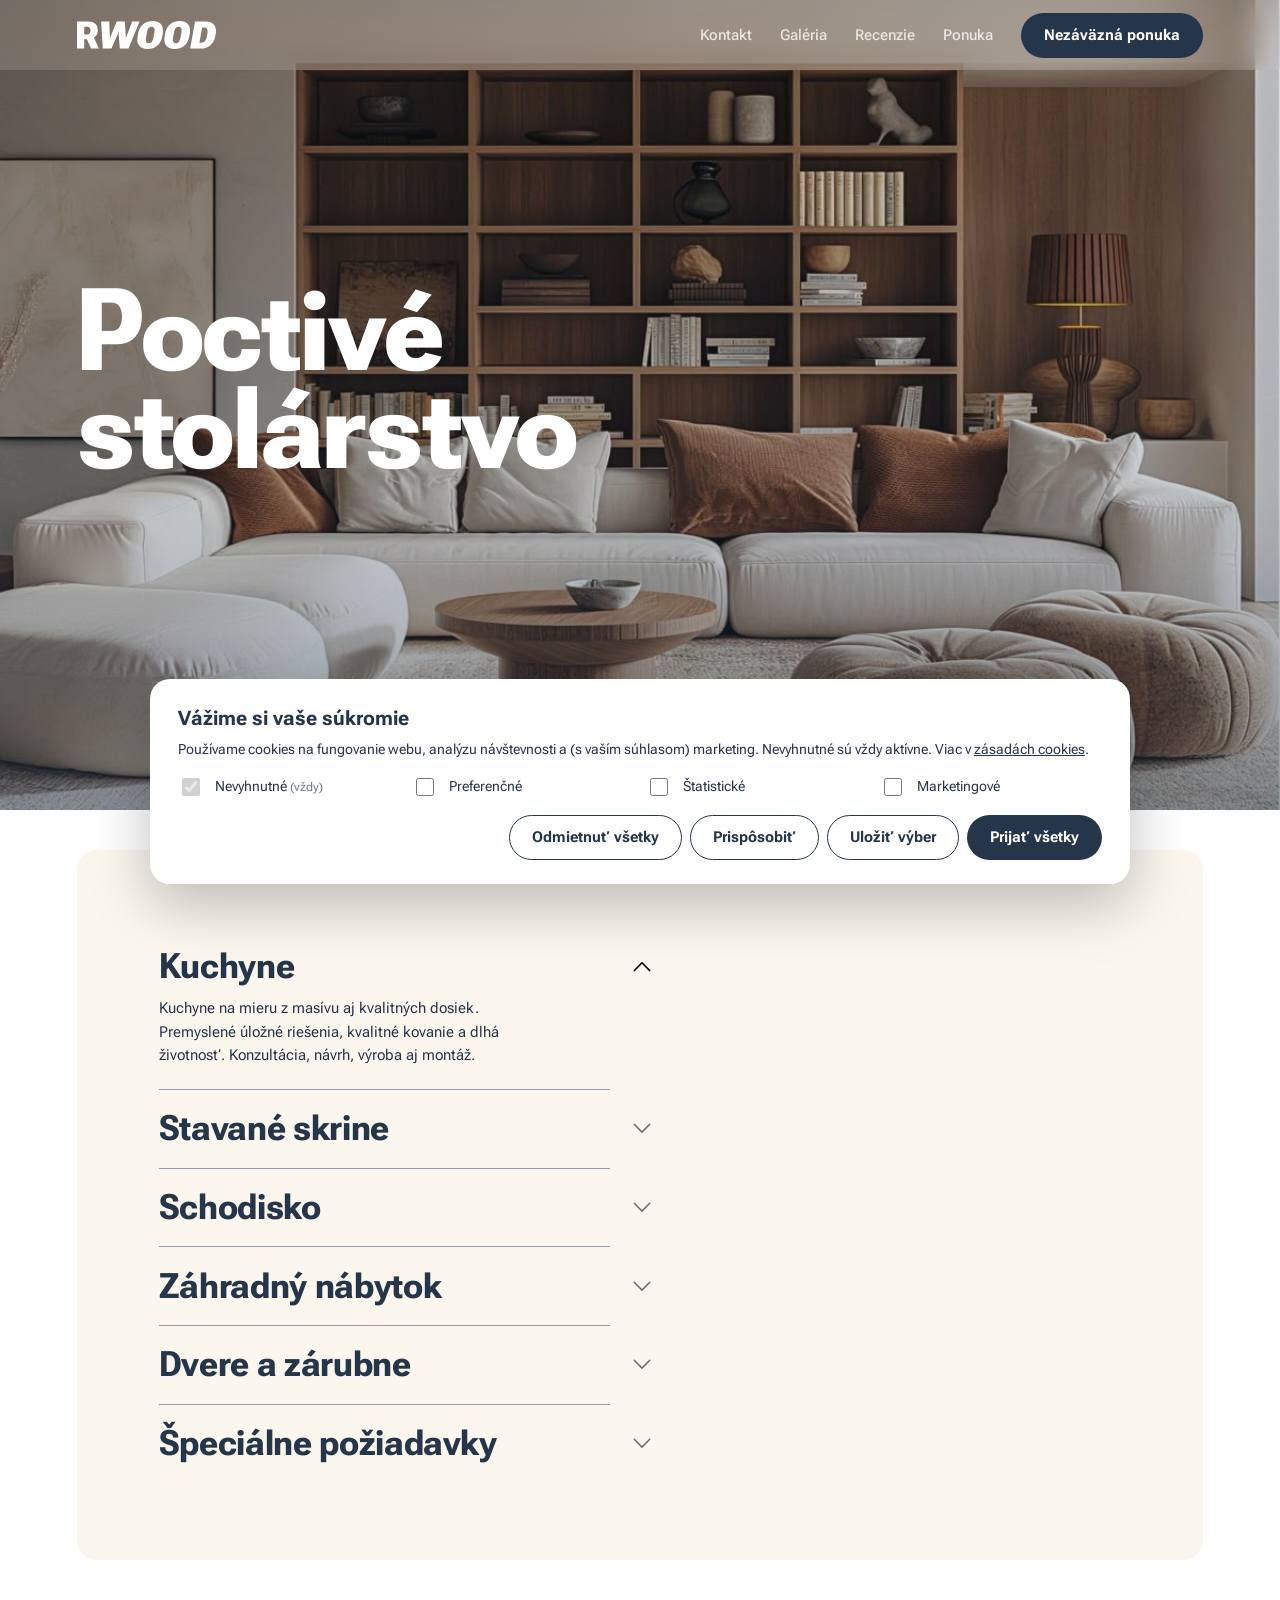
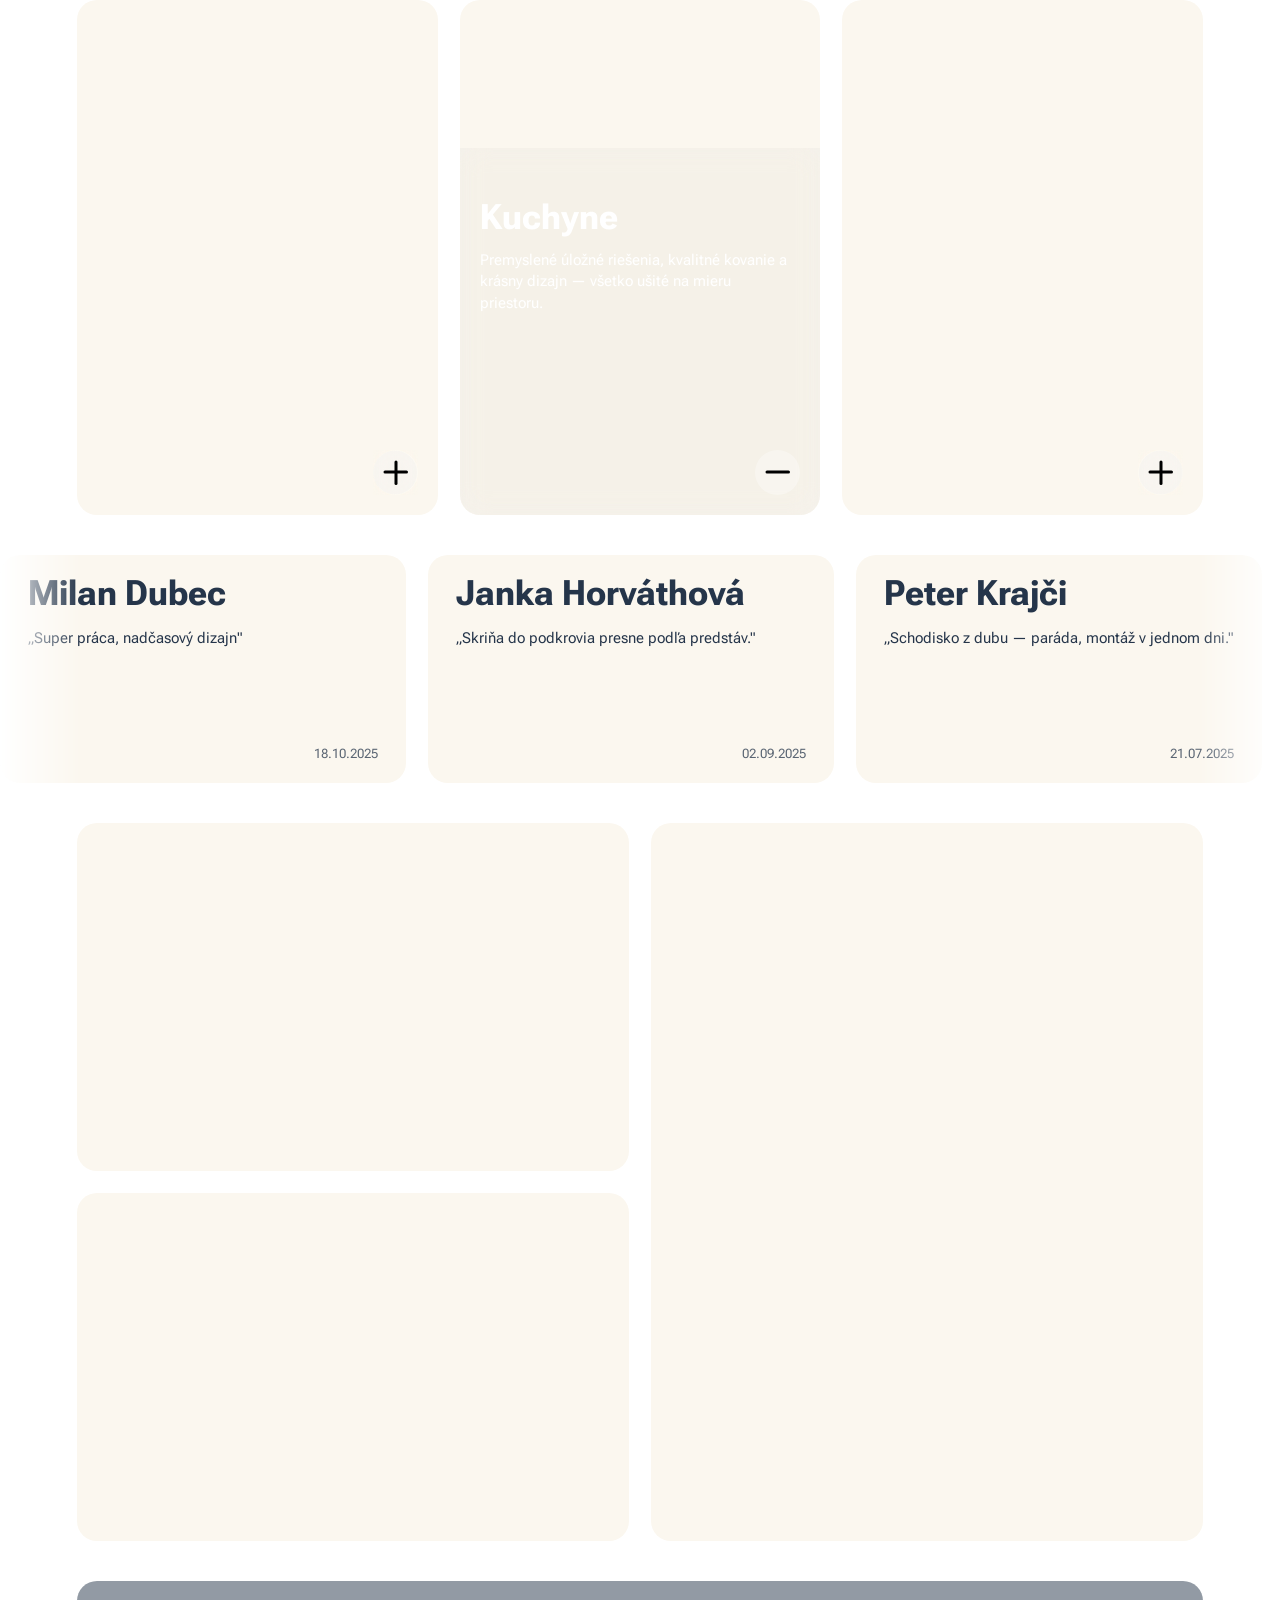
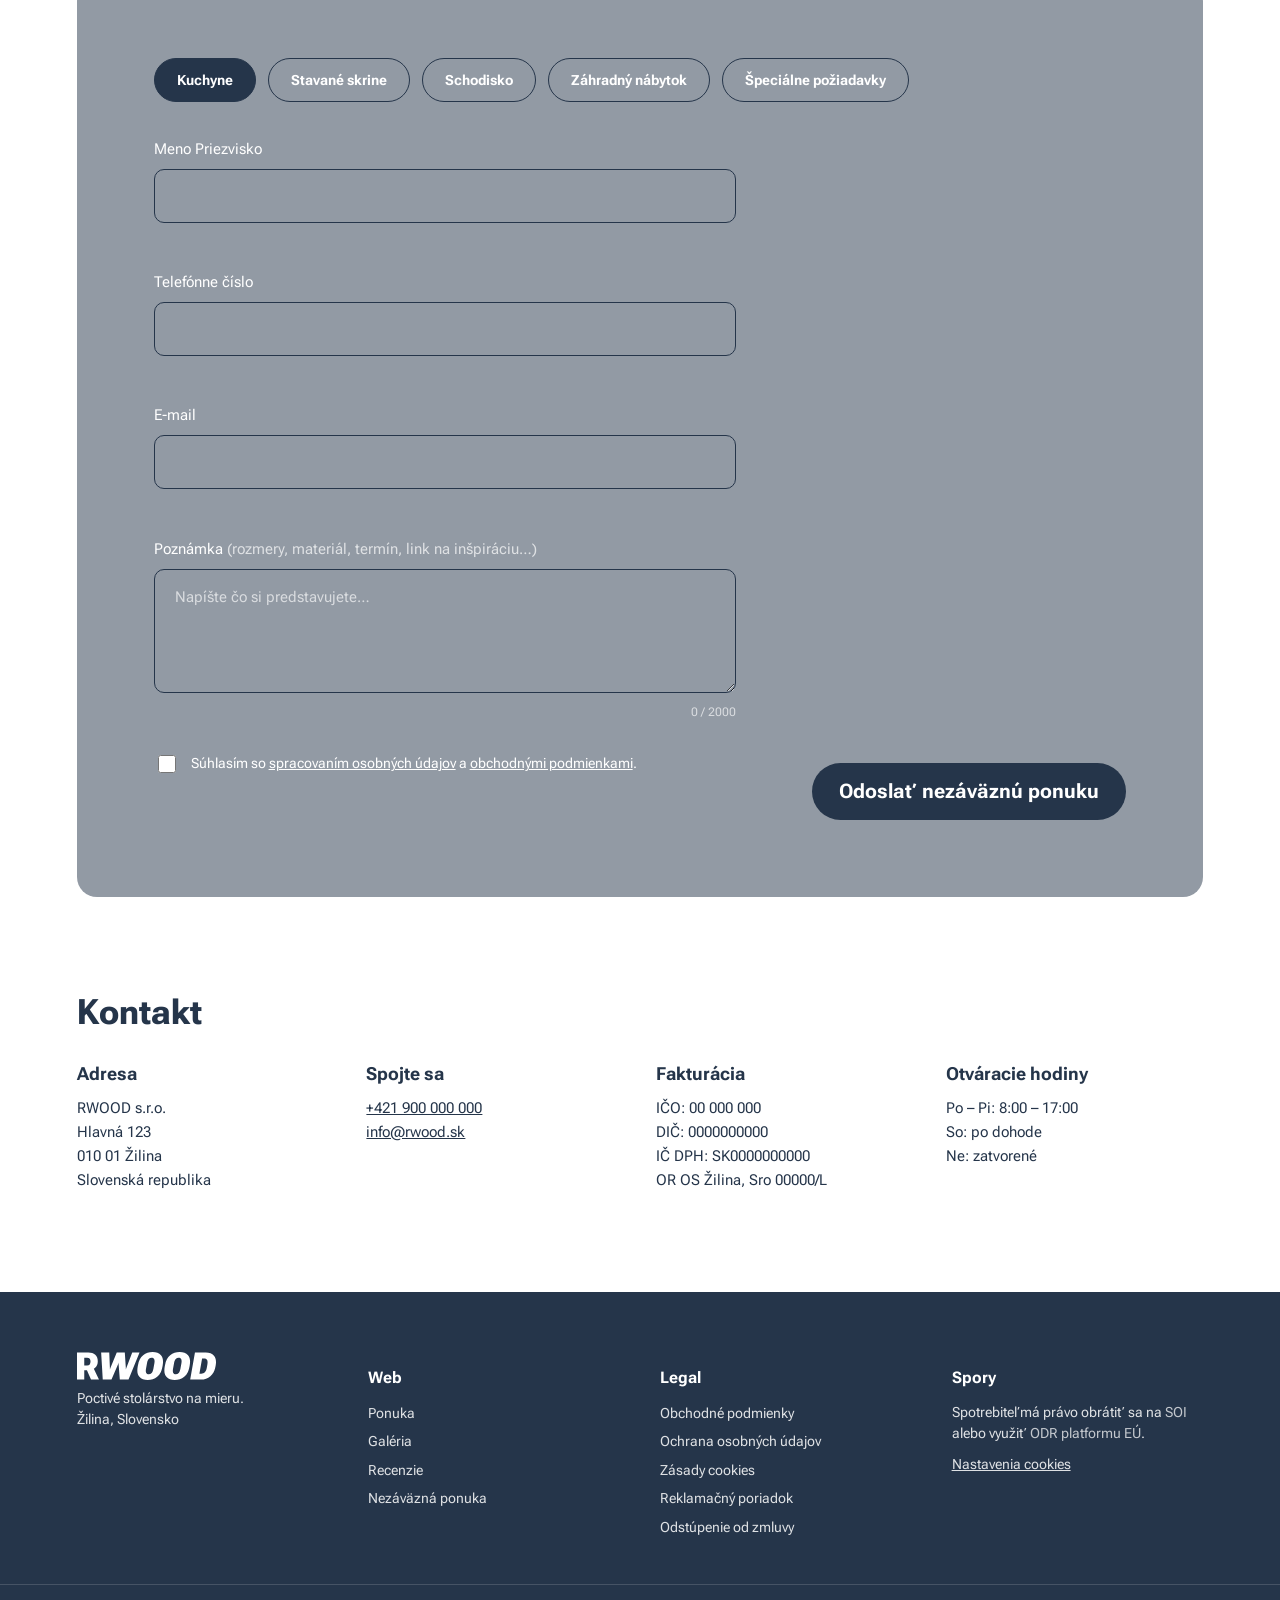
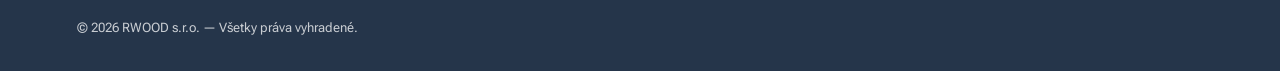
==== commit 0dce7b8e: "fix: replace + button backdrop-filter with solid translucent bg Backdrop-filter on a circle-radius e" ====
--- a/index.html
+++ b/index.html
@@ -125,7 +125,6 @@
                     <p>Maximálne využitie priestoru, posuvné aj otváracie dvere — vstavané do milimetra.</p>
                 </div>
                 <button class="gallery-toggle" type="button" aria-expanded="false" aria-label="Rozbaliť popis">
-                    <span class="gallery-toggle-bg" aria-hidden="true"></span>
                     <img class="ico-plus"  src="assets/arrow1.svg" alt="" width="45" height="45">
                     <img class="ico-minus" src="assets/arrow2.svg" alt="" width="45" height="45">
                 </button>
@@ -138,7 +137,6 @@
                     <p>Premyslené úložné riešenia, kvalitné kovanie a krásny dizajn — všetko ušité na mieru priestoru.</p>
                 </div>
                 <button class="gallery-toggle" type="button" aria-expanded="true" aria-label="Skryť popis">
-                    <span class="gallery-toggle-bg" aria-hidden="true"></span>
                     <img class="ico-plus"  src="assets/arrow1.svg" alt="" width="45" height="45">
                     <img class="ico-minus" src="assets/arrow2.svg" alt="" width="45" height="45">
                 </button>
@@ -151,7 +149,6 @@
                     <p>Drevené schodiská — rovné, točité, samonosné. Z dubu, jaseňa či buku, vyrobené na desaťročia.</p>
                 </div>
                 <button class="gallery-toggle" type="button" aria-expanded="false" aria-label="Rozbaliť popis">
-                    <span class="gallery-toggle-bg" aria-hidden="true"></span>
                     <img class="ico-plus"  src="assets/arrow1.svg" alt="" width="45" height="45">
                     <img class="ico-minus" src="assets/arrow2.svg" alt="" width="45" height="45">
                 </button>
--- a/css/style.css
+++ b/css/style.css
@@ -371,10 +371,10 @@
 }
 
 /* Toggle button (+/-) on each tile — Figma 45×45 at bottom-right
-   IMPORTANT: backdrop-filter on a circle-radius element produces a square
-   bounding-box artefact in Chromium. The fix is to put backdrop-filter on a
-   CHILD (.gallery-toggle-bg) and rely on the parent's `overflow: hidden +
-   border-radius: 50%` to clip it perfectly to a circle.  */
+   Solid translucent background (NO backdrop-filter — that produces a
+   rectangular bounding-box artefact in Chromium even with border-radius
+   and overflow:hidden clipping). The visual is intentionally similar to
+   frost glass but rendered as a pure circle. */
 .gallery-toggle {
     position: absolute;
     right: 20px;
@@ -386,31 +386,19 @@
     margin: 0;
     cursor: pointer;
     z-index: 3;
-    background: transparent;                     /* NO background here */
+    background: rgba(255, 255, 255, 0.32);       /* solid translucent — clean circle */
     color: var(--white);
-    transition: transform .25s ease;
+    transition: background .25s ease, box-shadow .25s ease;
     display: grid; place-items: center;
-    overflow: hidden;                            /* clips the bg pseudo to circle */
-    isolation: isolate;
     -webkit-tap-highlight-color: transparent;
     appearance: none;
     -webkit-appearance: none;
 }
-/* Frost-glass background — inside the clipped circle */
-.gallery-toggle .gallery-toggle-bg {
-    position: absolute;
-    inset: 0;
-    z-index: -1;
-    background: rgba(217, 217, 217, 0.22);
-    backdrop-filter: blur(14px) saturate(140%);
-    -webkit-backdrop-filter: blur(14px) saturate(140%);
-    transition: background .25s ease;
-}
 .gallery-toggle:focus, .gallery-toggle:focus-visible,
 .gallery-toggle:active, .gallery-toggle:hover { outline: none; border: 0; }
-.gallery-toggle:hover .gallery-toggle-bg { background: rgba(255,255,255,.28); }
+.gallery-toggle:hover { background: rgba(255, 255, 255, 0.45); }
 .gallery-toggle:focus-visible {
-    box-shadow: 0 0 0 2px rgba(255,255,255,.65);
+    box-shadow: 0 0 0 2px rgba(255, 255, 255, .8);
 }
 
 .gallery-toggle img {
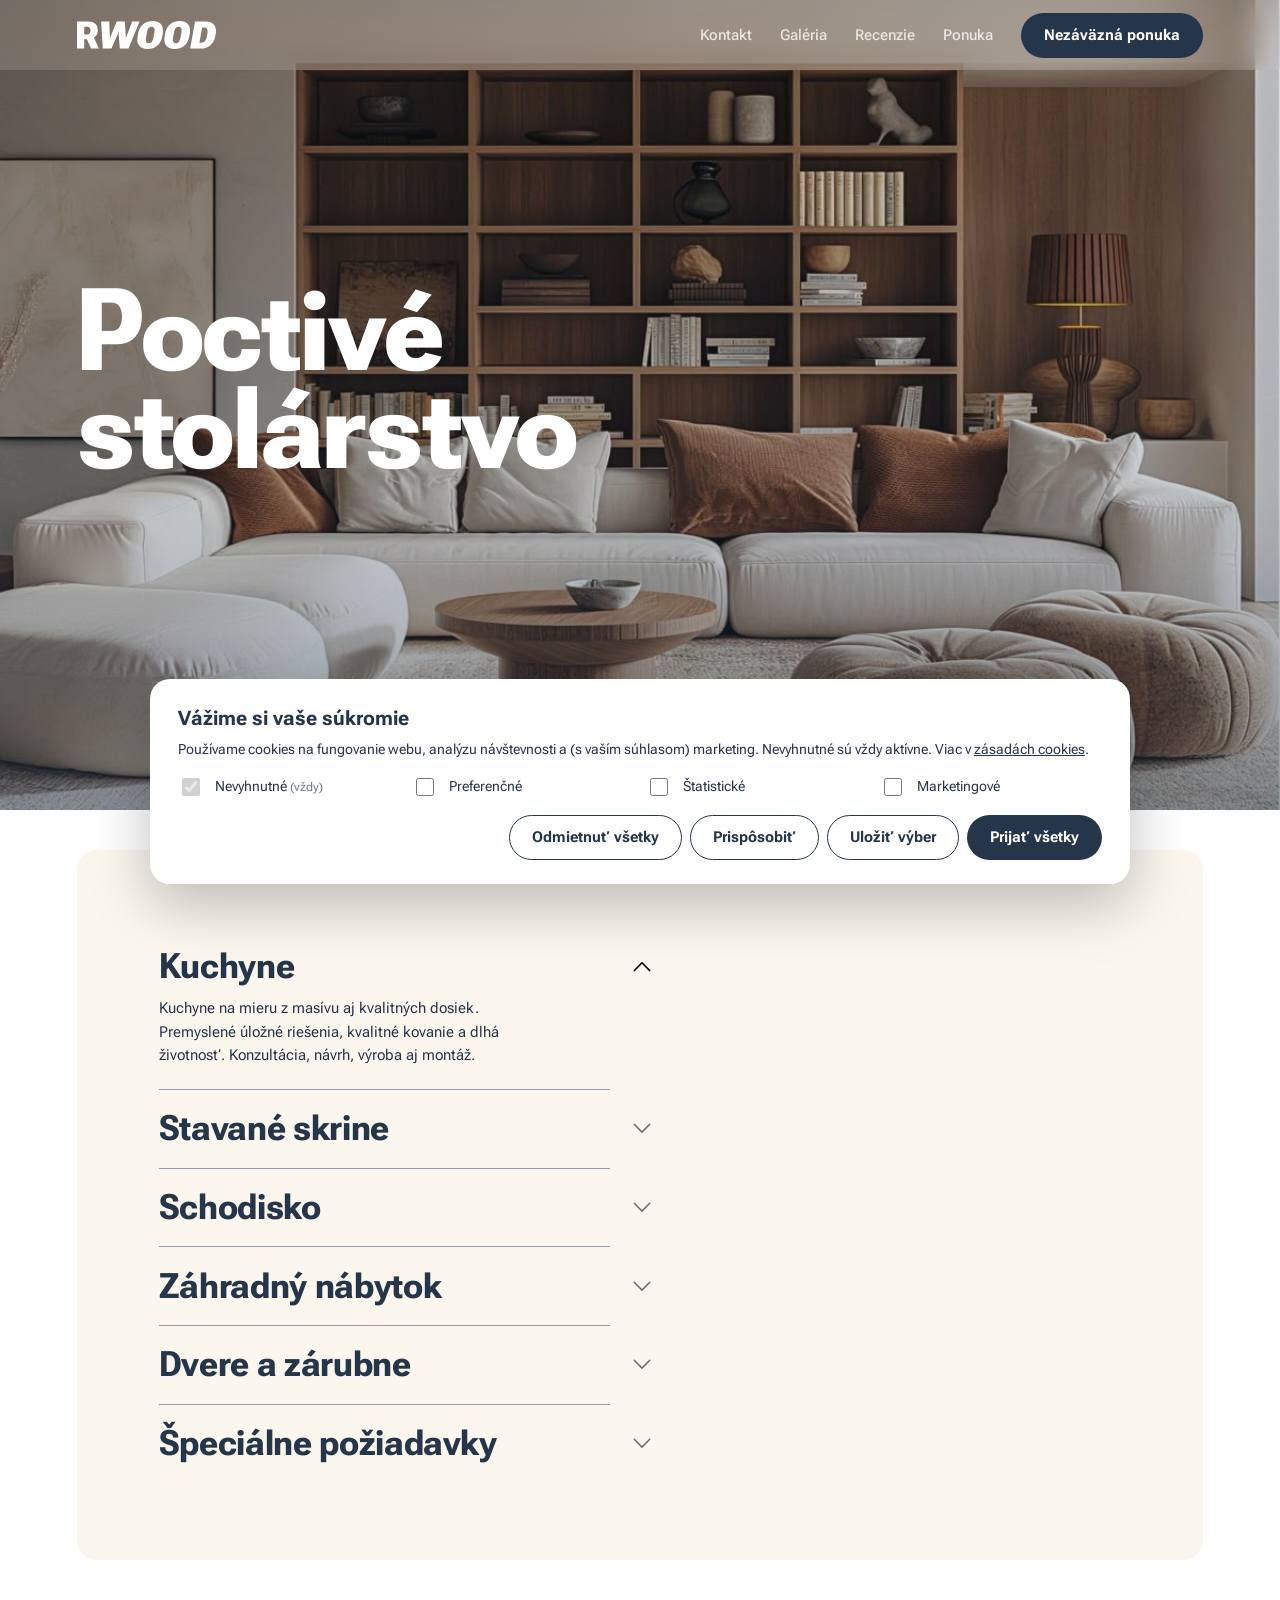
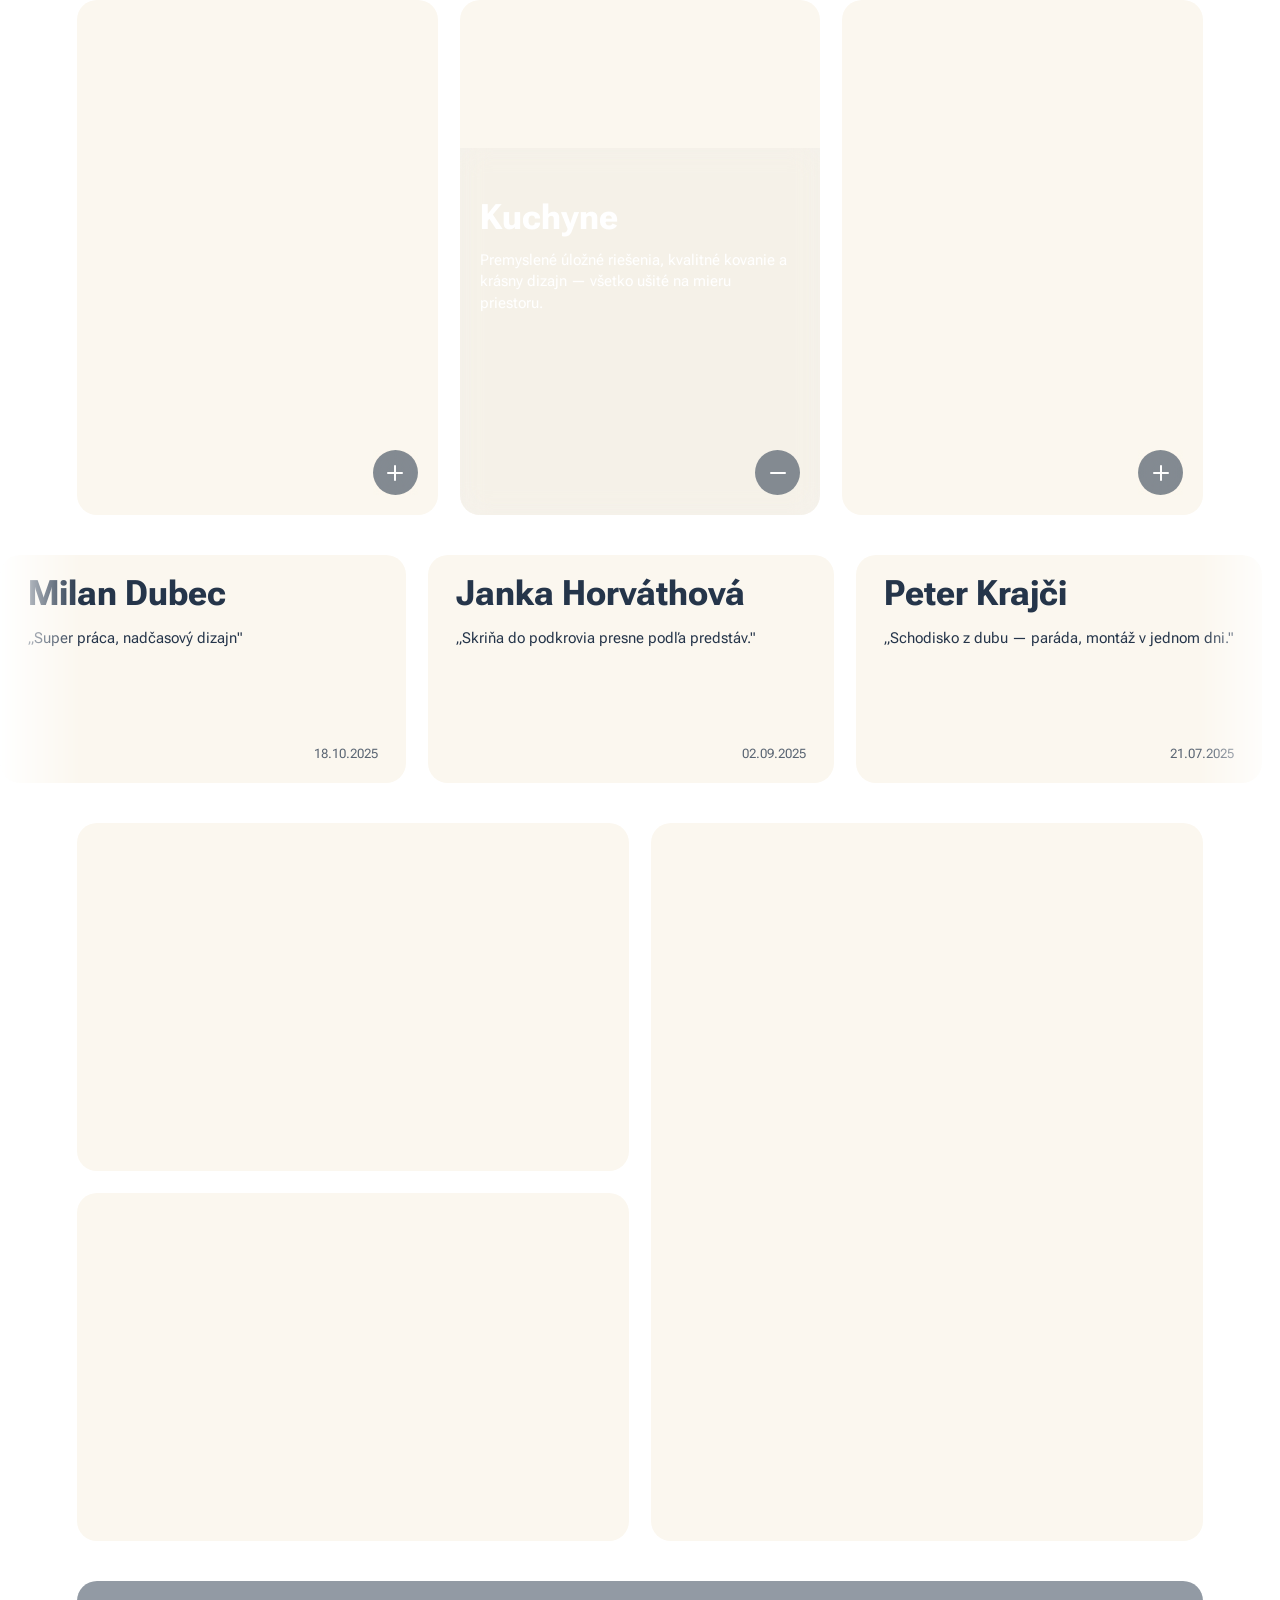
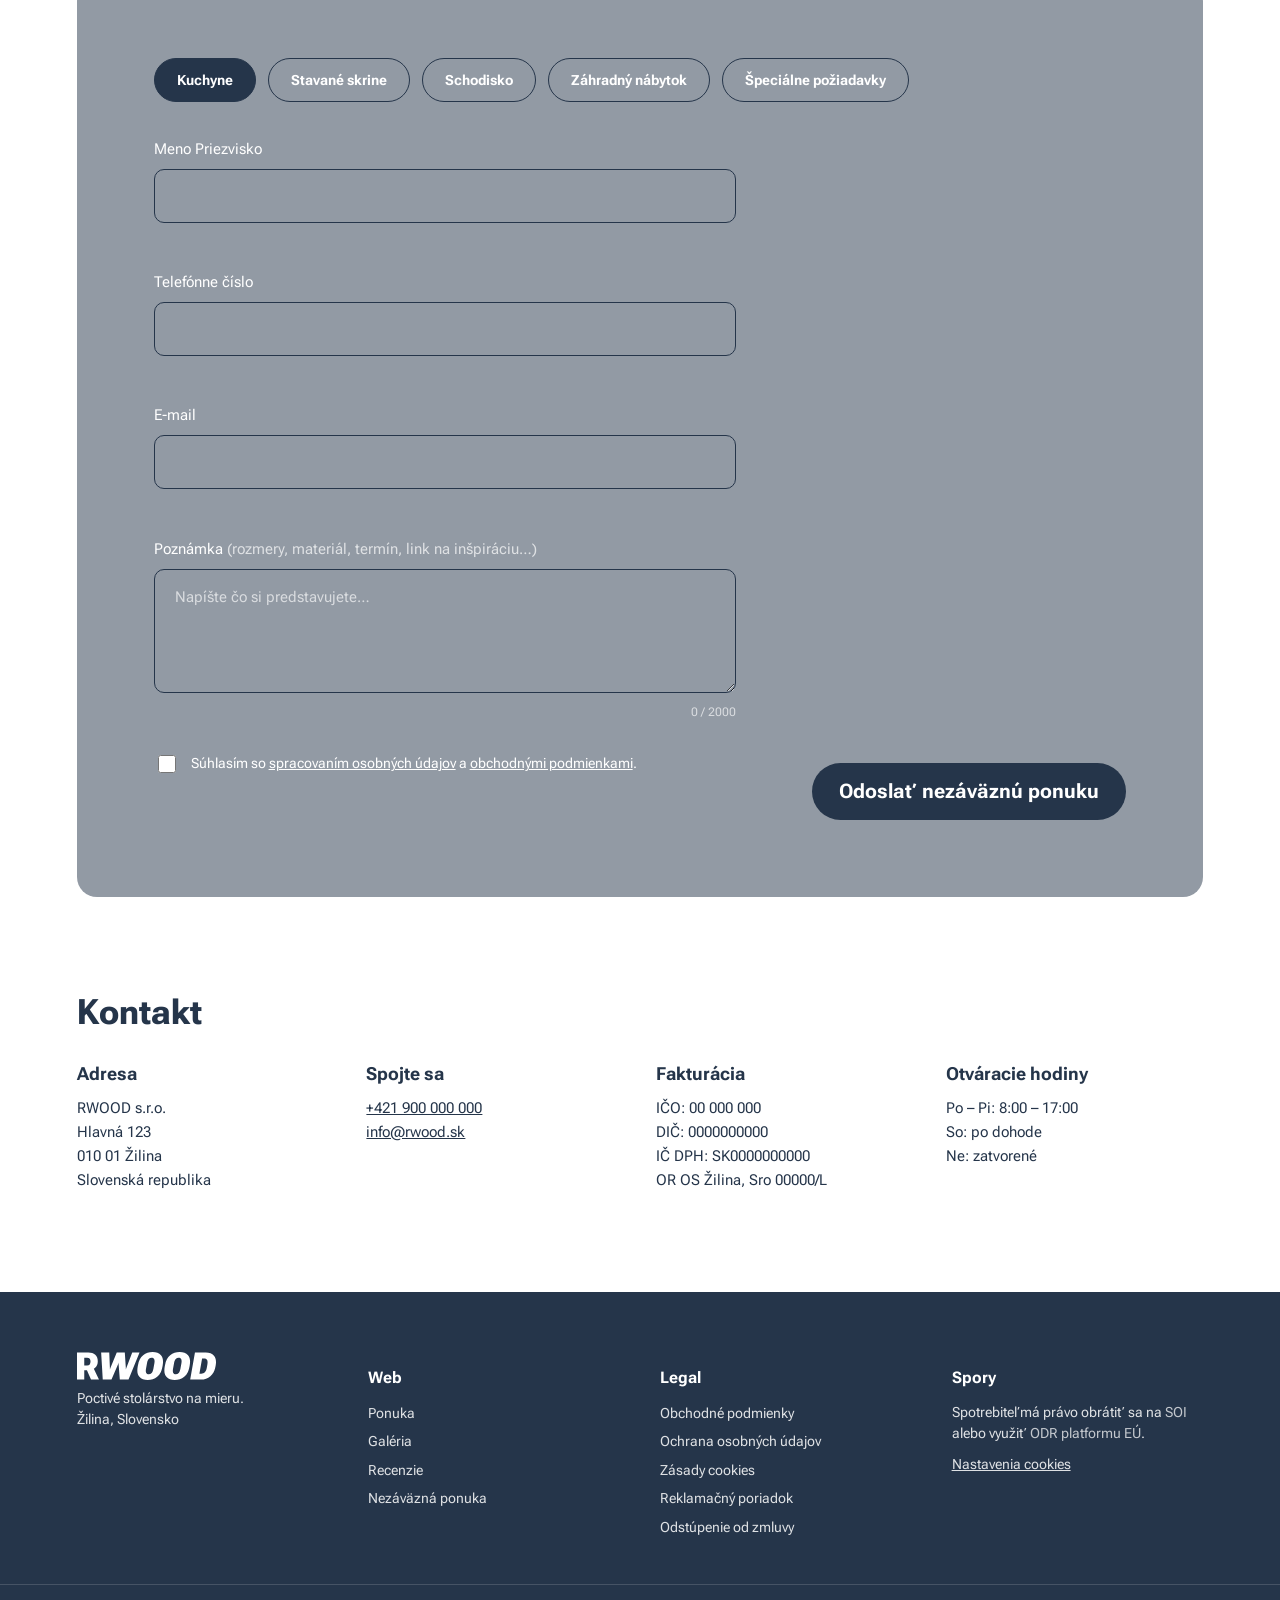
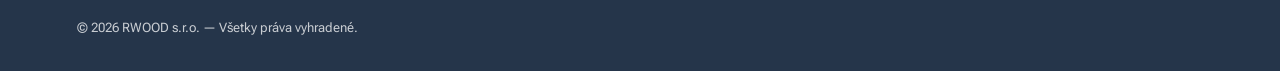
==== commit 19bcd788: "fix(gallery): pure-CSS +/- glyph, removes IMG bounding-box square Root cause finally found: the ligh" ====
--- a/index.html
+++ b/index.html
@@ -125,8 +125,7 @@
                     <p>Maximálne využitie priestoru, posuvné aj otváracie dvere — vstavané do milimetra.</p>
                 </div>
                 <button class="gallery-toggle" type="button" aria-expanded="false" aria-label="Rozbaliť popis">
-                    <img class="ico-plus"  src="assets/arrow1.svg" alt="" width="45" height="45">
-                    <img class="ico-minus" src="assets/arrow2.svg" alt="" width="45" height="45">
+                    <span class="ico" aria-hidden="true"></span>
                 </button>
             </div>
 
@@ -137,8 +136,7 @@
                     <p>Premyslené úložné riešenia, kvalitné kovanie a krásny dizajn — všetko ušité na mieru priestoru.</p>
                 </div>
                 <button class="gallery-toggle" type="button" aria-expanded="true" aria-label="Skryť popis">
-                    <img class="ico-plus"  src="assets/arrow1.svg" alt="" width="45" height="45">
-                    <img class="ico-minus" src="assets/arrow2.svg" alt="" width="45" height="45">
+                    <span class="ico" aria-hidden="true"></span>
                 </button>
             </div>
 
@@ -149,8 +147,7 @@
                     <p>Drevené schodiská — rovné, točité, samonosné. Z dubu, jaseňa či buku, vyrobené na desaťročia.</p>
                 </div>
                 <button class="gallery-toggle" type="button" aria-expanded="false" aria-label="Rozbaliť popis">
-                    <img class="ico-plus"  src="assets/arrow1.svg" alt="" width="45" height="45">
-                    <img class="ico-minus" src="assets/arrow2.svg" alt="" width="45" height="45">
+                    <span class="ico" aria-hidden="true"></span>
                 </button>
             </div>
         </div>
--- a/css/style.css
+++ b/css/style.css
@@ -370,11 +370,12 @@
     max-width: 366px;
 }
 
-/* Toggle button (+/-) on each tile — Figma 45×45 at bottom-right
-   Solid translucent background (NO backdrop-filter — that produces a
-   rectangular bounding-box artefact in Chromium even with border-radius
-   and overflow:hidden clipping). The visual is intentionally similar to
-   frost glass but rendered as a pure circle. */
+/* Toggle button (+/-) on each tile — PURE CSS, NO IMG/SVG
+   Eliminates every possible source of rectangular artefacts:
+   - no <img> elements (their 45×45 bounding boxes were the square the
+     user kept seeing — transparent SVG corners outside the visible circle)
+   - + and − rendered via 2 ::before/::after lines inside .ico
+   - just a clean circle with two centered lines */
 .gallery-toggle {
     position: absolute;
     right: 20px;
@@ -386,30 +387,49 @@
     margin: 0;
     cursor: pointer;
     z-index: 3;
-    background: rgba(255, 255, 255, 0.32);       /* solid translucent — clean circle */
+    background: rgba(37, 53, 74, 0.55);
     color: var(--white);
-    transition: background .25s ease, box-shadow .25s ease;
+    transition: background .25s ease;
     display: grid; place-items: center;
     -webkit-tap-highlight-color: transparent;
     appearance: none;
     -webkit-appearance: none;
 }
 .gallery-toggle:focus, .gallery-toggle:focus-visible,
-.gallery-toggle:active, .gallery-toggle:hover { outline: none; border: 0; }
-.gallery-toggle:hover { background: rgba(255, 255, 255, 0.45); }
-.gallery-toggle:focus-visible {
-    box-shadow: 0 0 0 2px rgba(255, 255, 255, .8);
-}
-
-.gallery-toggle img {
-    width: 45px; height: 45px;
-    grid-area: 1 / 1;
-    transition: opacity .25s ease, transform .3s cubic-bezier(0.4,0,0.2,1);
-    pointer-events: none;
-}
-.gallery-toggle .ico-minus { opacity: 0; transform: rotate(-90deg); }
-.gallery-tile.is-open .gallery-toggle .ico-plus  { opacity: 0; transform: rotate(90deg); }
-.gallery-tile.is-open .gallery-toggle .ico-minus { opacity: 1; transform: rotate(0); }
+.gallery-toggle:active, .gallery-toggle:hover {
+    outline: none; border: 0; box-shadow: none;
+}
+.gallery-toggle:hover { background: rgba(37, 53, 74, 0.78); }
+
+/* The +/− glyph — drawn purely via ::before (horizontal) and ::after (vertical) */
+.gallery-toggle .ico {
+    position: relative;
+    width: 16px; height: 16px;
+    display: block;
+}
+.gallery-toggle .ico::before,
+.gallery-toggle .ico::after {
+    content: '';
+    position: absolute;
+    background: var(--white);
+    border-radius: 1px;
+    top: 50%; left: 50%;
+}
+.gallery-toggle .ico::before {
+    /* horizontal stroke — always visible (forms the − sign on its own) */
+    width: 16px; height: 2px;
+    transform: translate(-50%, -50%);
+}
+.gallery-toggle .ico::after {
+    /* vertical stroke — hidden when tile is open (+ becomes −) */
+    width: 2px; height: 16px;
+    transform: translate(-50%, -50%);
+    transition: transform .3s cubic-bezier(0.4,0,0.2,1), opacity .25s ease;
+}
+.gallery-tile.is-open .gallery-toggle .ico::after {
+    transform: translate(-50%, -50%) rotate(90deg);
+    opacity: 0;
+}
 
 /* ===============================================================
    REVIEWS — auto-scroll marquee right→left, infinite loop
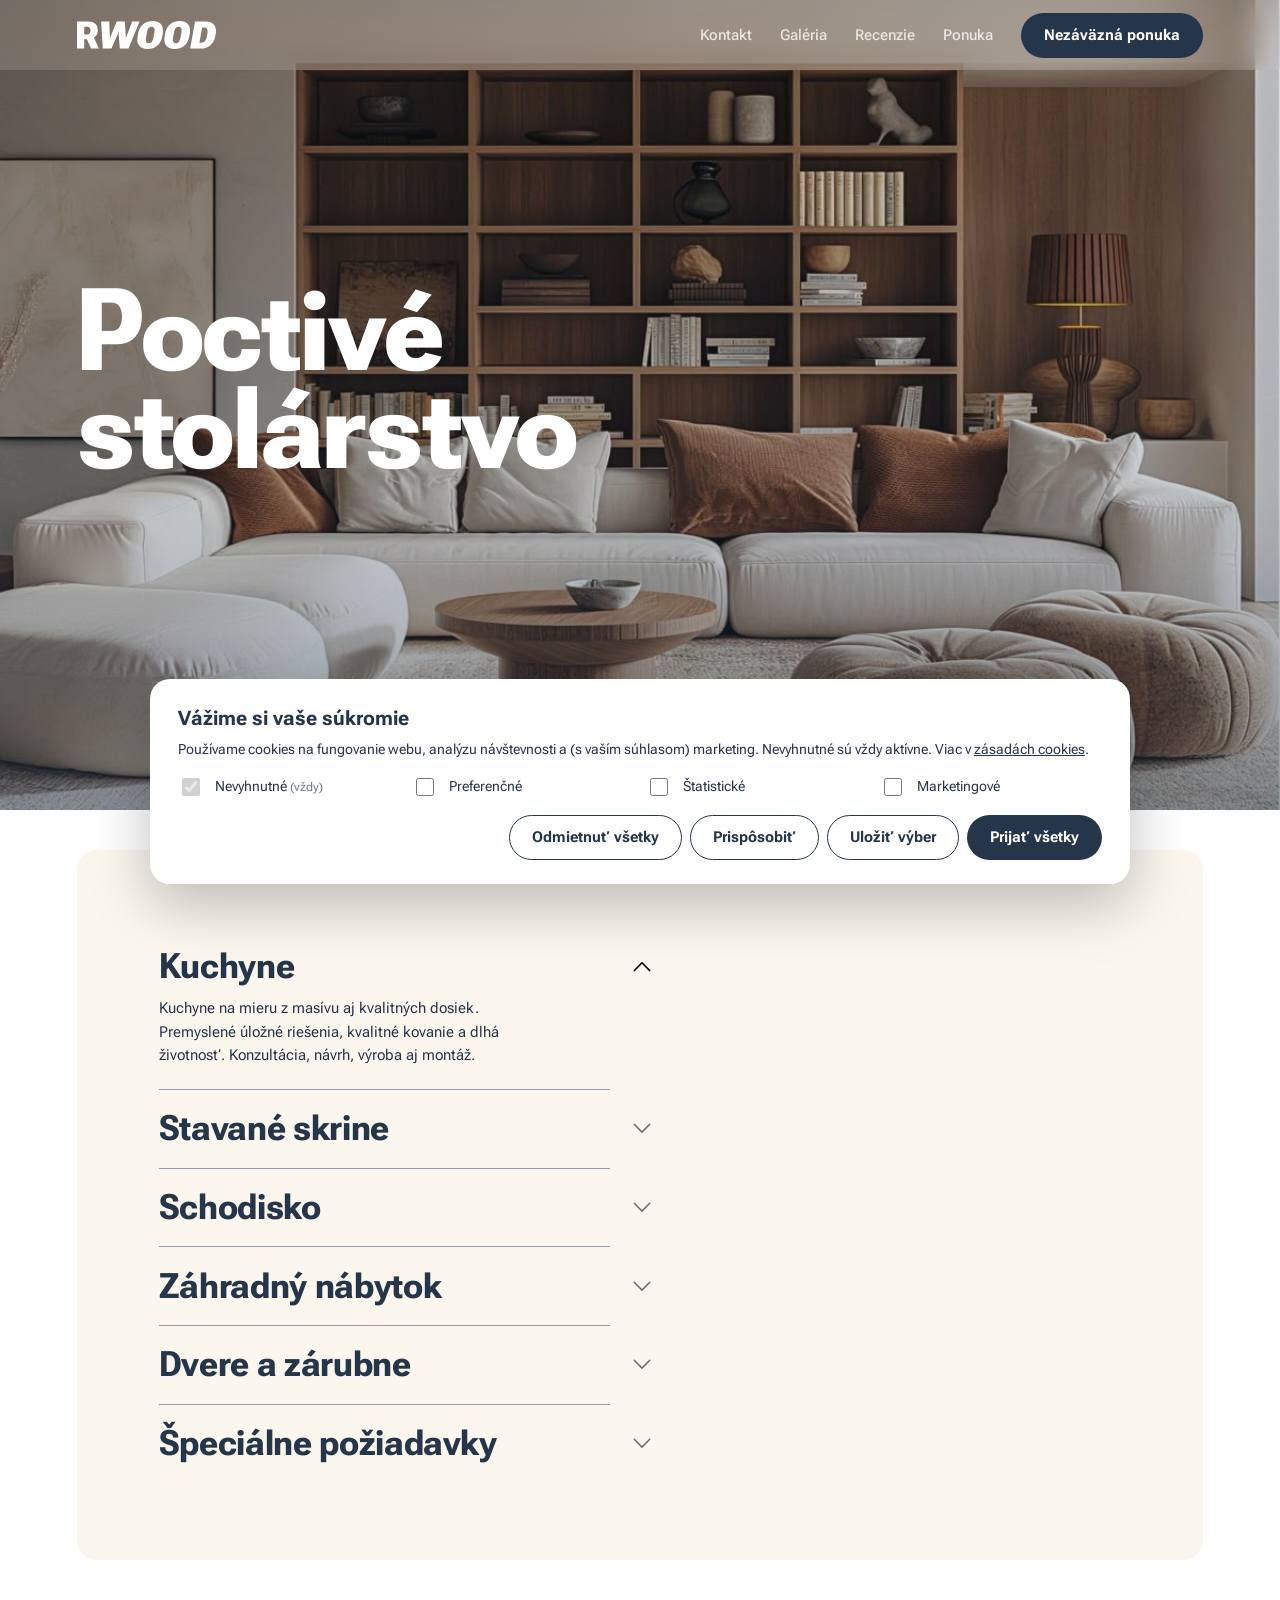
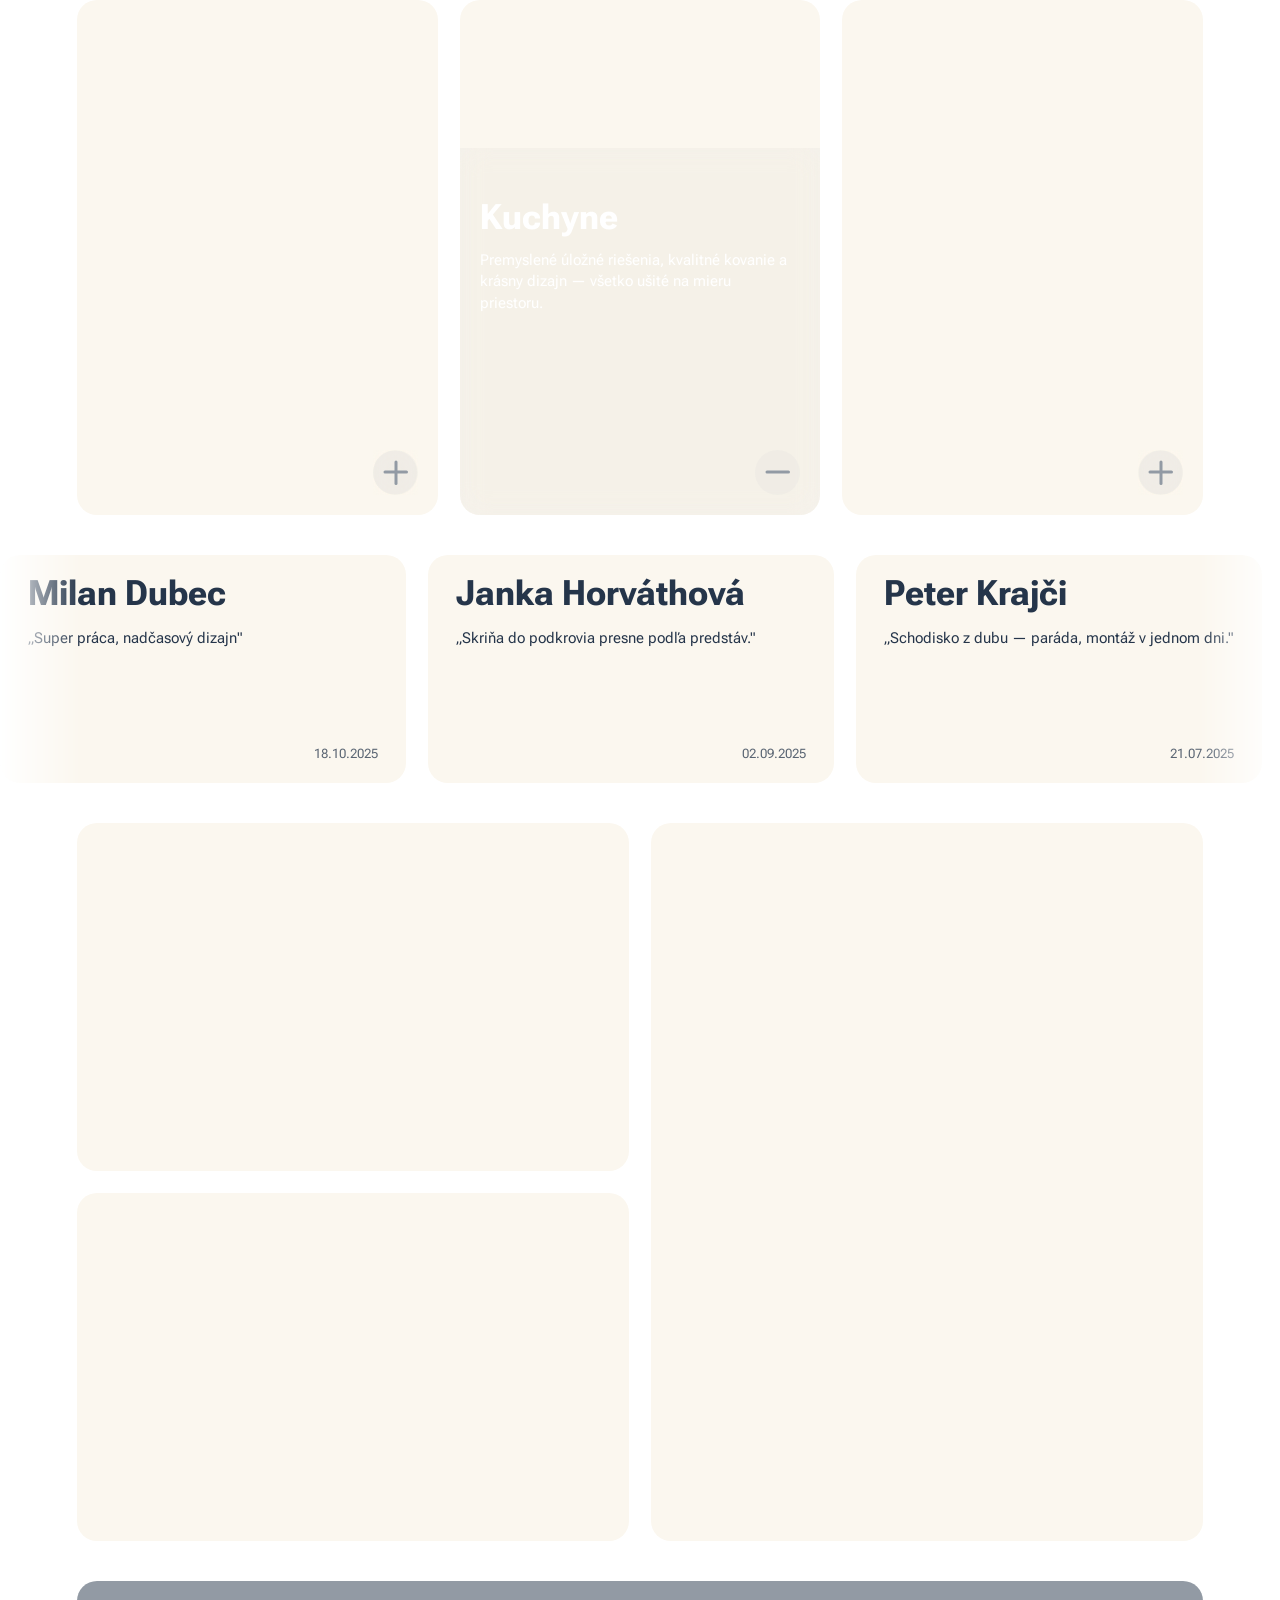
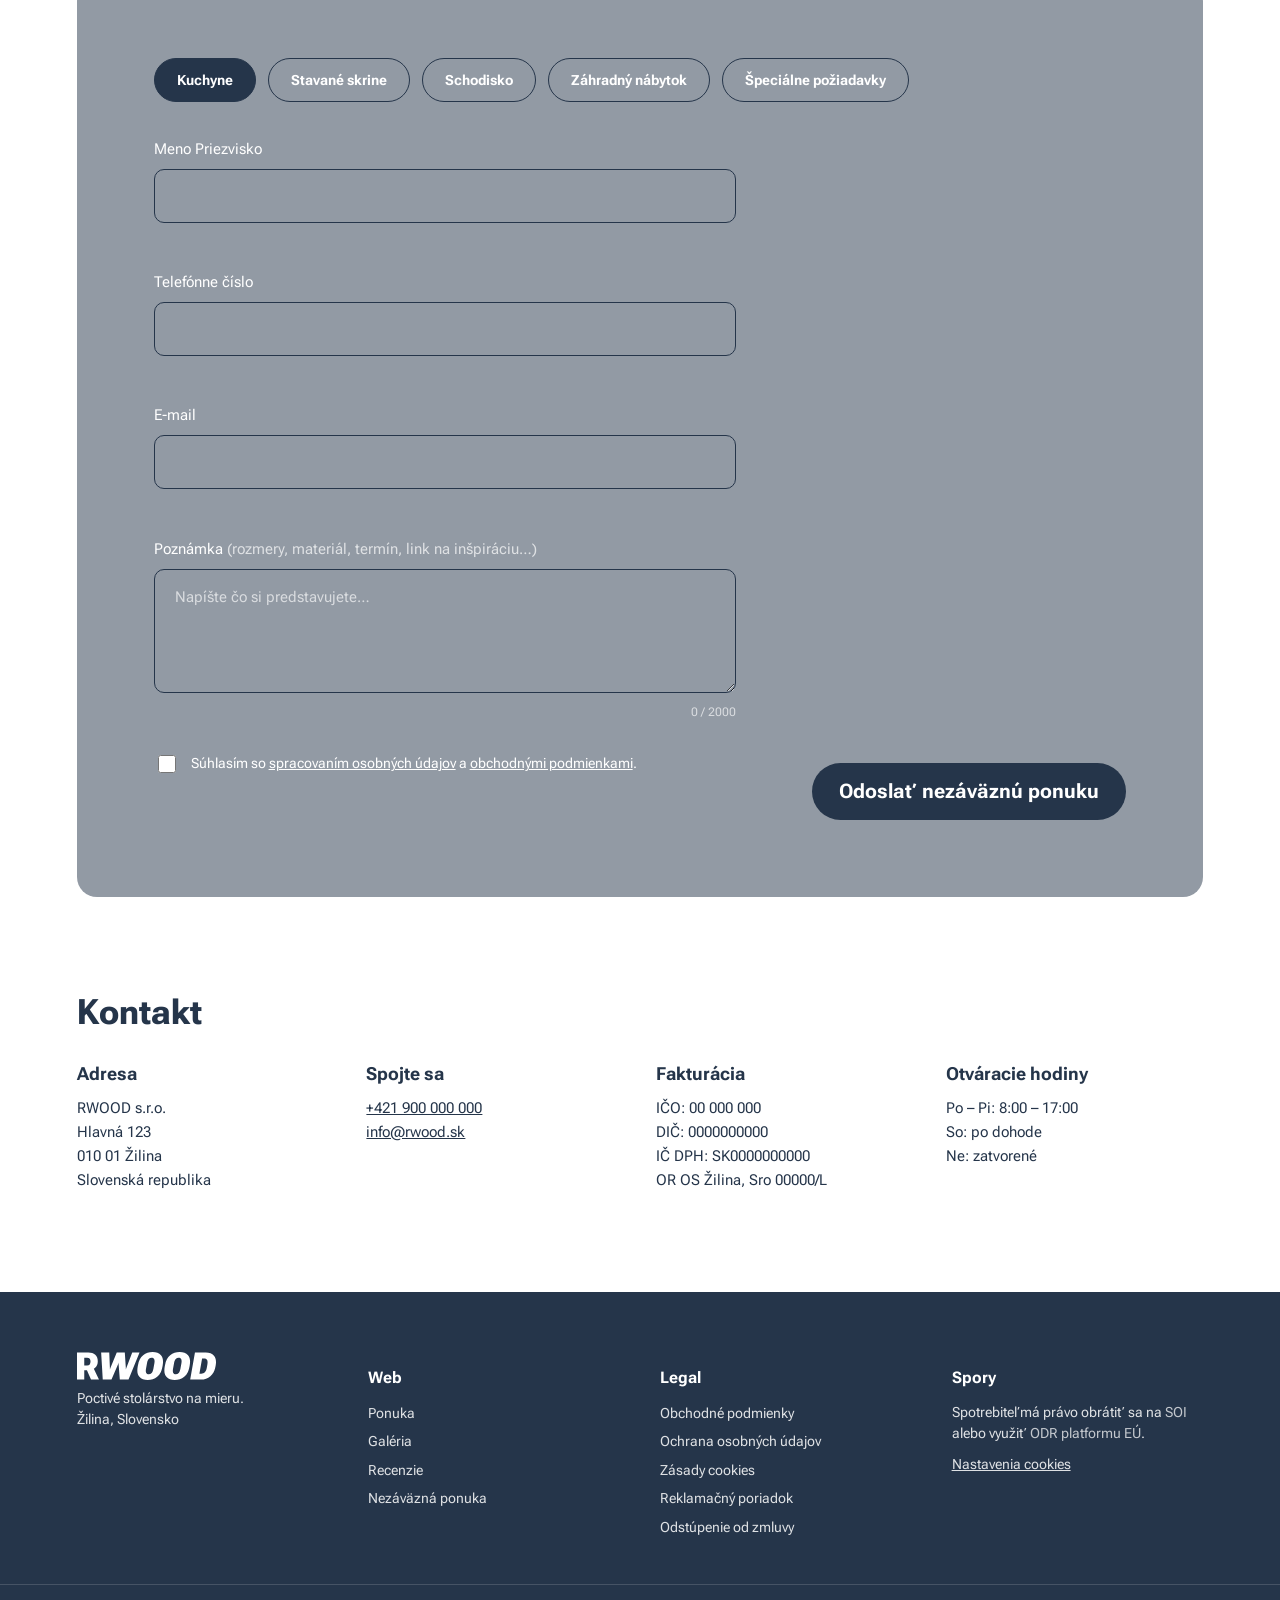
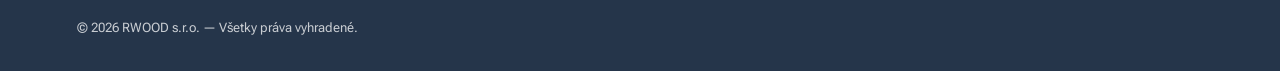
==== commit 513fe608: "revert(gallery): restore Figma-original SVG icons with built-in circle Going back to the design as i" ====
--- a/index.html
+++ b/index.html
@@ -125,7 +125,8 @@
                     <p>Maximálne využitie priestoru, posuvné aj otváracie dvere — vstavané do milimetra.</p>
                 </div>
                 <button class="gallery-toggle" type="button" aria-expanded="false" aria-label="Rozbaliť popis">
-                    <span class="ico" aria-hidden="true"></span>
+                    <img class="ico-plus"  src="assets/arrow1.svg" alt="" width="45" height="45">
+                    <img class="ico-minus" src="assets/arrow2.svg" alt="" width="45" height="45">
                 </button>
             </div>
 
@@ -136,7 +137,8 @@
                     <p>Premyslené úložné riešenia, kvalitné kovanie a krásny dizajn — všetko ušité na mieru priestoru.</p>
                 </div>
                 <button class="gallery-toggle" type="button" aria-expanded="true" aria-label="Skryť popis">
-                    <span class="ico" aria-hidden="true"></span>
+                    <img class="ico-plus"  src="assets/arrow1.svg" alt="" width="45" height="45">
+                    <img class="ico-minus" src="assets/arrow2.svg" alt="" width="45" height="45">
                 </button>
             </div>
 
@@ -147,7 +149,8 @@
                     <p>Drevené schodiská — rovné, točité, samonosné. Z dubu, jaseňa či buku, vyrobené na desaťročia.</p>
                 </div>
                 <button class="gallery-toggle" type="button" aria-expanded="false" aria-label="Rozbaliť popis">
-                    <span class="ico" aria-hidden="true"></span>
+                    <img class="ico-plus"  src="assets/arrow1.svg" alt="" width="45" height="45">
+                    <img class="ico-minus" src="assets/arrow2.svg" alt="" width="45" height="45">
                 </button>
             </div>
         </div>
--- a/css/style.css
+++ b/css/style.css
@@ -95,13 +95,15 @@
 .link-btn { background: none; border: 0; padding: 0; color: inherit; text-decoration: underline; cursor: pointer; font: inherit; }
 
 /* ===============================================================
-   HEADER — sticky, transparent over hero with subtle blur
-   Figma: 1440×70 with #d9d9d9 @ 20%, logo x:109 y:21, nav x:783..1070, CTA x:1154 y:14
+   HEADER — sticky, FULL-WIDTH (stretches across viewport), transparent
+   over hero with subtle blur. Content stays in 1440 canvas inside.
+   Figma: bar 1440×70 #d9d9d9 @ 20%, logo x:109 y:21, nav x:783..1070, CTA x:1154 y:14
    =============================================================== */
 .site-header {
     position: sticky;
     top: 0;
     height: 70px;
+    width: 100%;                /* stretch across entire viewport */
     z-index: 100;
     margin-bottom: -70px;       /* hero starts at y:0 under header */
 }
@@ -112,7 +114,6 @@
     -webkit-backdrop-filter: blur(14px) saturate(140%);
     z-index: 0;
 }
-/* Always frost-glass — no navy override on scroll */
 .site-header .canvas {
     position: relative; z-index: 1;
     height: 70px;
@@ -154,18 +155,26 @@
 .menu-toggle[aria-expanded="true"] span:nth-child(3) { transform: translateY(-8px) rotate(-45deg); }
 
 /* ===============================================================
-   HERO — 1440 × 810, headline at x:109 y:317
+   HERO — Figma is 1440×810 fixed. On larger viewports we keep the
+   image at its native size, centered. On smaller viewports the image
+   stays full-width (background-size: cover) so it never has visible
+   empty bars. Headline stays at x:109 y:317 within the 1440 canvas.
    =============================================================== */
 .hero {
     position: relative;
     height: 810px;
+    width: 100%;                          /* spans viewport */
     overflow: hidden;
     isolation: isolate;
+    background: var(--navy);              /* fallback if image fails */
 }
 .hero-img {
     position: absolute; inset: 0; z-index: -1;
-    background: linear-gradient(180deg, rgba(37,53,74,0.15) 0%, rgba(37,53,74,0.25) 60%, rgba(37,53,74,0.5) 100%),
-                url('../assets/hero.png') center/cover no-repeat;
+    background:
+        linear-gradient(180deg, rgba(37,53,74,0.15) 0%, rgba(37,53,74,0.25) 60%, rgba(37,53,74,0.5) 100%),
+        url('../assets/hero.png') center/cover no-repeat;
+    /* on viewports > 1440 the image is centered; on smaller it scales to fill */
+    max-width: 100%;
 }
 .hero-canvas {
     position: relative;
@@ -370,27 +379,24 @@
     max-width: 366px;
 }
 
-/* Toggle button (+/-) on each tile — PURE CSS, NO IMG/SVG
-   Eliminates every possible source of rectangular artefacts:
-   - no <img> elements (their 45×45 bounding boxes were the square the
-     user kept seeing — transparent SVG corners outside the visible circle)
-   - + and − rendered via 2 ::before/::after lines inside .ico
-   - just a clean circle with two centered lines */
+/* Toggle button (+/-) on each tile — Figma-fidelity:
+   The SVG itself draws the translucent circle + lines. The button element
+   is a transparent shell that just positions the SVG. No CSS background,
+   no border-radius (rounding comes from the SVG circle). This matches
+   Figma's original arrow1/arrow2 assets exactly. */
 .gallery-toggle {
     position: absolute;
     right: 20px;
     bottom: 20px;
     width: 45px; height: 45px;
-    border-radius: 50%;
     border: 0;
     padding: 0;
     margin: 0;
     cursor: pointer;
     z-index: 3;
-    background: rgba(37, 53, 74, 0.55);
-    color: var(--white);
-    transition: background .25s ease;
-    display: grid; place-items: center;
+    background: transparent;                     /* SVG draws everything */
+    transition: transform .2s ease;
+    display: block;
     -webkit-tap-highlight-color: transparent;
     appearance: none;
     -webkit-appearance: none;
@@ -399,37 +405,18 @@
 .gallery-toggle:active, .gallery-toggle:hover {
     outline: none; border: 0; box-shadow: none;
 }
-.gallery-toggle:hover { background: rgba(37, 53, 74, 0.78); }
-
-/* The +/− glyph — drawn purely via ::before (horizontal) and ::after (vertical) */
-.gallery-toggle .ico {
-    position: relative;
-    width: 16px; height: 16px;
-    display: block;
-}
-.gallery-toggle .ico::before,
-.gallery-toggle .ico::after {
-    content: '';
+.gallery-toggle:hover { transform: scale(1.08); }
+
+.gallery-toggle img {
     position: absolute;
-    background: var(--white);
-    border-radius: 1px;
-    top: 50%; left: 50%;
-}
-.gallery-toggle .ico::before {
-    /* horizontal stroke — always visible (forms the − sign on its own) */
-    width: 16px; height: 2px;
-    transform: translate(-50%, -50%);
-}
-.gallery-toggle .ico::after {
-    /* vertical stroke — hidden when tile is open (+ becomes −) */
-    width: 2px; height: 16px;
-    transform: translate(-50%, -50%);
-    transition: transform .3s cubic-bezier(0.4,0,0.2,1), opacity .25s ease;
-}
-.gallery-tile.is-open .gallery-toggle .ico::after {
-    transform: translate(-50%, -50%) rotate(90deg);
-    opacity: 0;
-}
+    inset: 0;
+    width: 45px; height: 45px;
+    transition: opacity .25s ease;
+    pointer-events: none;
+}
+.gallery-toggle .ico-minus { opacity: 0; }
+.gallery-tile.is-open .gallery-toggle .ico-plus  { opacity: 0; }
+.gallery-tile.is-open .gallery-toggle .ico-minus { opacity: 1; }
 
 /* ===============================================================
    REVIEWS — auto-scroll marquee right→left, infinite loop
